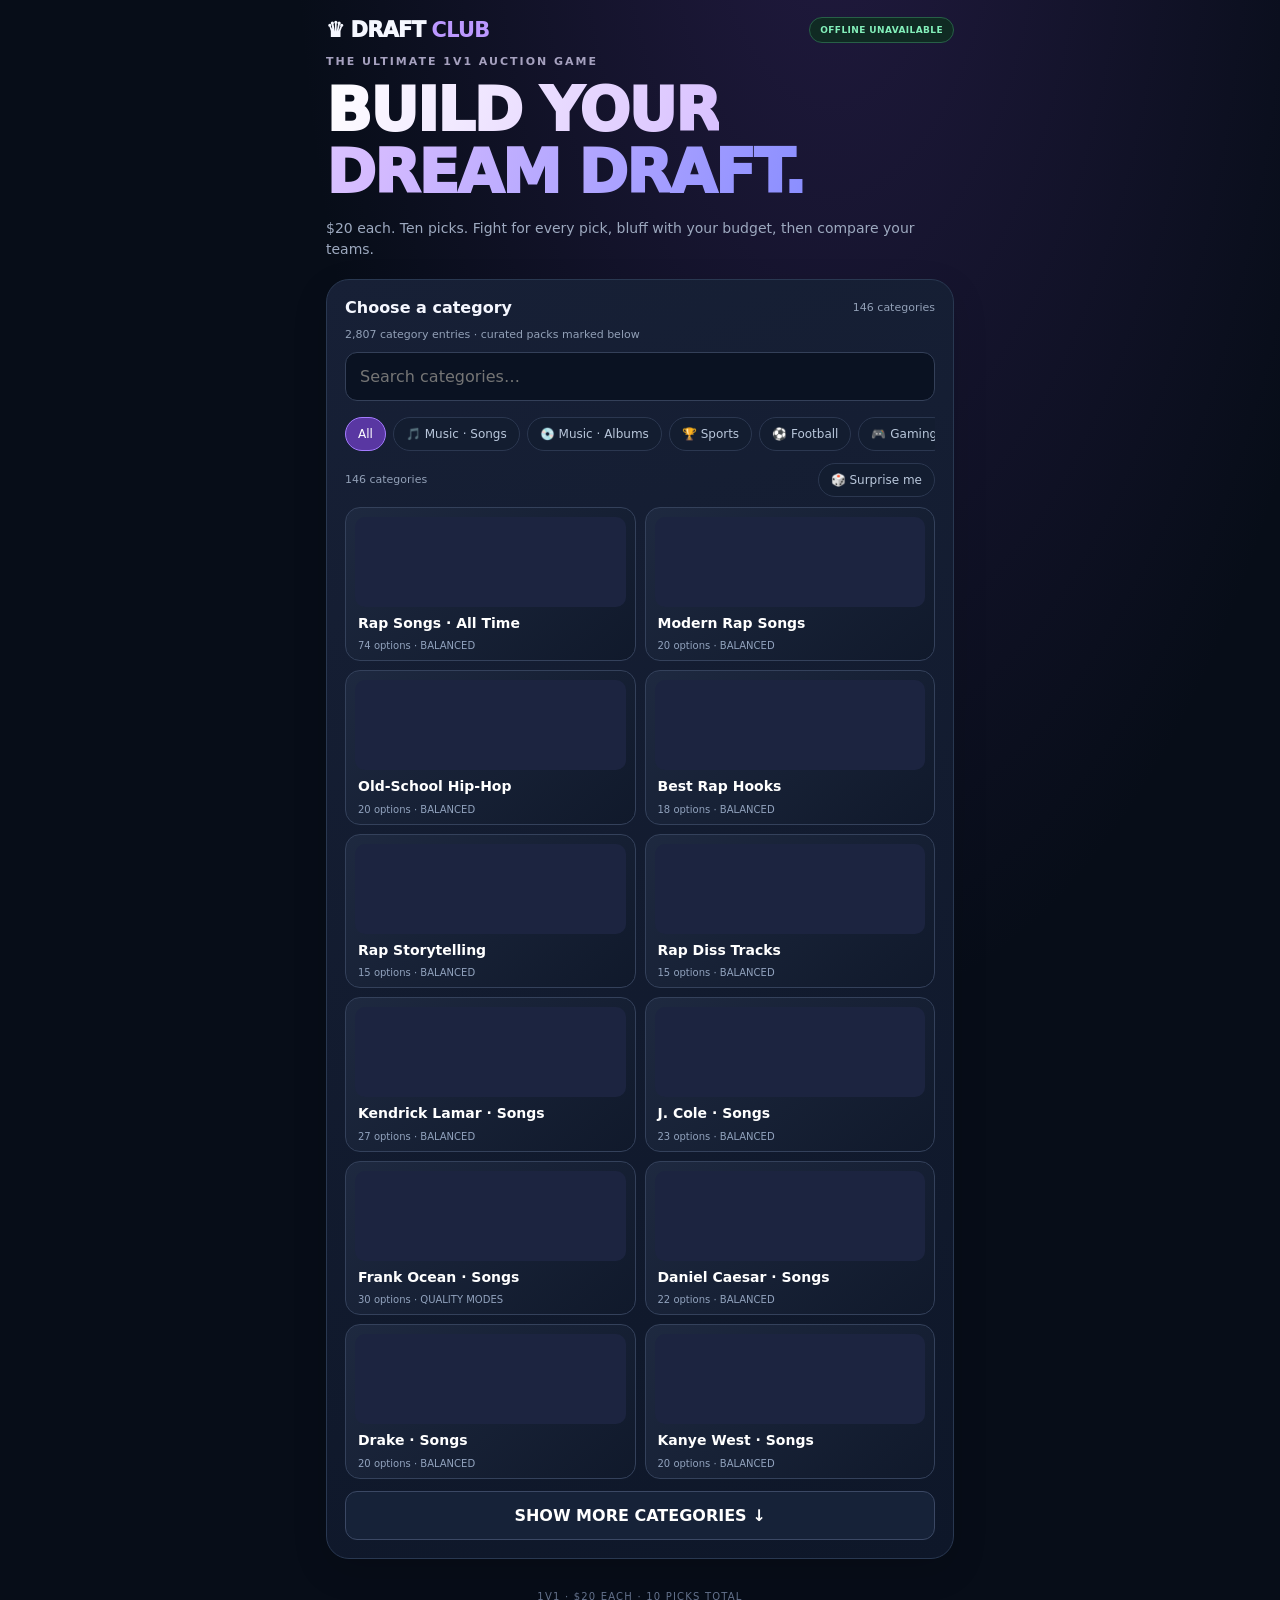
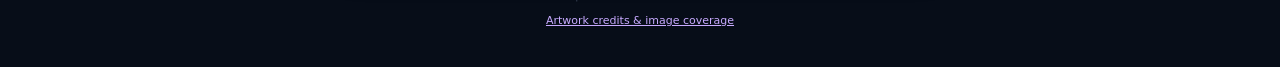
==== index.html @ d863d76a "Add files via upload" ====
<!DOCTYPE html><html lang="en"><head><meta charset="utf-8"><meta name="viewport" content="width=device-width,initial-scale=1,viewport-fit=cover"><meta name="theme-color" content="#070d18"><title>Draft Club · 1v1 Auction</title><link rel="stylesheet" href="./styles.css"><link rel="manifest" href="manifest.webmanifest"><link rel="apple-touch-icon" href="icon-192.png"></head><body><div class="app"><header class="top"><div class="brand">♛ DRAFT <b>CLUB</b></div><div class="tag" id="offline-status" role="status">CHECKING OFFLINE</div></header><main id="view"><p class="notice">Loading Draft Club…</p></main><footer>1V1 · $20 EACH · 10 PICKS TOTAL<br><a href="./artwork-credits.html">Artwork credits &amp; image coverage</a></footer></div><noscript><p class="notice">Draft Club needs JavaScript. Open this site in Safari with JavaScript enabled.</p></noscript><script src="./startup.js"></script><script src="./data.js" defer></script><script src="./content.js" defer></script><script src="./packs.js" defer></script><script src="./engine.js" defer></script><script src="./image-manifest.js" defer></script><script src="./artwork.js" defer></script><script src="./app.js" defer></script><script src="./pwa.js" defer></script></body></html>
---- styles.css ----
:root{color-scheme:dark;font-family:system-ui,-apple-system,Segoe UI,sans-serif;background:#070d18;color:#f5f7ff}*{box-sizing:border-box}body{margin:0;background:radial-gradient(ellipse at 65% -12%,#462c776b,transparent 46%),#070d18;min-height:100vh}button,input{font:inherit}button{cursor:pointer}button:disabled{opacity:.35;cursor:not-allowed}button:focus-visible,input:focus-visible{outline:3px solid #ad9bff}.app{max-width:660px;margin:auto;padding:18px 16px 90px}.top{display:flex;align-items:center;justify-content:space-between;padding:7px 0 18px}.brand{font-weight:1000;font-size:21px;letter-spacing:-.8px}.brand b{color:#bc98ff}.tag{font-size:10px;font-weight:900;letter-spacing:1px;color:#83efba;border:1px solid #276047;background:#102a23;padding:7px 10px;border-radius:30px}.eyebrow{font-size:11px;font-weight:900;letter-spacing:2px;color:#a6a1bf;text-transform:uppercase}.headline{font-size:clamp(36px,9vw,60px);letter-spacing:-2px;font-weight:1000;line-height:1.03;margin:12px 0}.grad{background:linear-gradient(110deg,#fff,#d5bbff,#8a8eff);background-clip:text;-webkit-background-clip:text;color:transparent}.muted{color:#9da9bf;font-size:14px;line-height:1.55}.panel,.hero,.resultCard{background:linear-gradient(160deg,#172036,#0e1729);border:1px solid #293851;border-radius:23px;padding:18px;margin-top:18px;box-shadow:0 12px 35px #0002}.row{display:flex;align-items:center;justify-content:space-between;gap:10px}.sub{color:#92a0b7;font-size:11px}.search,.name{width:100%;padding:14px;background:#0a1222;color:#fff;border:1px solid #344059;border-radius:12px}.filters{display:flex;gap:7px;overflow-x:auto;padding:16px 0 12px;scrollbar-width:none}.chip{flex:0 0 auto;background:#131d30;border:1px solid #2b3750;color:#b9c7db;border-radius:50px;padding:9px 12px;font-size:12px}.chip.active{background:#5937a2;color:white;border-color:#a47cff}.catgrid{display:grid;grid-template-columns:repeat(2,minmax(0,1fr));gap:9px}.cat{border:1px solid #34415b;background:linear-gradient(140deg,#1e2940,#10192b);border-radius:15px;text-align:left;padding:13px;min-height:114px;color:#fff;display:flex;flex-direction:column;gap:8px}.cat .emoji{font-size:24px}.cat strong{font-size:14px;line-height:1.25}.cat small{color:#91a2bd;font-size:10px}.primary{background:linear-gradient(120deg,#9556fa,#633be4);box-shadow:0 6px 25px #682ac846;color:#fff;border:0;border-radius:15px;width:100%;padding:17px;font-weight:900;margin-top:14px}.back{border:0;background:transparent;color:#bbc7df;font-weight:750;padding:8px 0}.grid2{display:grid;grid-template-columns:repeat(2,minmax(0,1fr));gap:10px}.mode{background:#101a2d;color:#dce5f7;border:1px solid #35425b;border-radius:16px;padding:16px 10px;text-align:left}.mode.active{border-color:#b58dfc;background:#382458}.mode strong{font-size:15px;display:block}.mode small{color:#a2adc3;display:block;margin-top:7px;line-height:1.4}.sectiontitle{font-size:14px;margin:20px 0 9px}.player{border:1px solid #303b55;background:#121b2e;padding:14px;border-radius:16px;min-height:110px;text-align:center}.player.on{background:linear-gradient(130deg,#123d34,#132d32);border:2px solid #38d99c}.pname{font-size:13px;font-weight:900;overflow-wrap:anywhere}.money{font-size:28px;font-weight:1000;margin:6px 0}.picks{color:#a0abc0;font-size:11px}.turnpill{margin-top:6px;color:#6df0b4;font-size:11px;font-weight:900}.hero{text-align:center;margin-top:15px;padding:20px 12px 16px}.art{width:146px;height:146px;border-radius:16px;box-shadow:0 15px 35px #0007;margin:12px auto 10px;display:block;object-fit:cover}.itemtitle{font-size:clamp(23px,7vw,34px);font-weight:950;line-height:1.14;overflow-wrap:anywhere}.artist{color:#b4c5d8;font-size:13px;margin-top:5px}.pricelabel{font-size:11px;letter-spacing:2px;color:#99a6bb;margin-top:14px;font-weight:850}.price{font-size:43px;font-weight:1000}.turn{font-size:17px;text-align:center;font-weight:950;margin:18px 0 12px}.raise{display:flex;justify-content:space-between;align-items:center;background:#141d30;border:1px solid #2e3b53;border-radius:14px;padding:9px 12px;margin-bottom:12px}.stepper{display:flex;align-items:center;gap:12px}.stepper button{color:#fff;font-size:23px;font-weight:850;width:43px;height:43px;background:#2a3854;border:1px solid #405574;border-radius:11px}.stepper output{font-size:19px;min-width:48px;text-align:center;font-weight:950}.action{border:0;height:100px;border-radius:17px;color:white;font-weight:1000;font-size:18px;display:flex;flex-direction:column;align-items:center;justify-content:center;gap:3px}.action small{font-size:11px;font-weight:650}.action .symbol{font-size:29px}.give{background:linear-gradient(160deg,#f14d63,#b91c43)}.bid{background:linear-gradient(160deg,#29d582,#078e60)}.footnote{font-size:12px;color:#9aabc5;line-height:1.5}.notice{background:#152b30;border:1px solid #265e56;color:#96f2cc;border-radius:12px;padding:11px;margin:13px 0;font-size:12px}.drafts{display:grid;grid-template-columns:repeat(2,minmax(0,1fr));gap:10px;margin-top:18px}.list{padding:11px;border:1px solid #2c3850;border-radius:14px;background:#10192b}.list h3{font-size:13px;overflow-wrap:anywhere}.pickitem{display:flex;align-items:center;gap:8px;padding:7px 0;border-top:1px solid #29344d;font-size:11px;overflow-wrap:anywhere}.miniart{width:37px;height:37px;border-radius:6px;flex:none}.pickitem small{color:#a7b0c0}.pictext{min-width:0;flex:1}.secondary{width:100%;padding:14px 8px;border:1px solid #3b4864;background:#162238;color:white;border-radius:12px;font-weight:850}.result{font-size:27px;font-weight:1000}.score{font-size:36px;font-weight:1000}.center{text-align:center}.tip{color:#b0bbd0;font-size:12px;line-height:1.6}footer{padding-top:32px;text-align:center;font-size:10px;color:#64728c;letter-spacing:1.2px}@media(max-width:370px){.app{padding:12px 10px 60px}.action{font-size:16px}.cat{min-height:120px}}
/* Mobile polish and accessibility; action columns never collapse. */
.app{padding-top:max(18px,env(safe-area-inset-top));padding-bottom:max(28px,env(safe-area-inset-bottom));}
button{touch-action:manipulation}input{font-size:16px}.quality{display:grid;grid-template-columns:repeat(3,minmax(0,1fr));gap:8px}.quality .mode strong{font-size:12px}.quality .mode small{font-size:11px}.player.on{box-shadow:0 0 0 3px #38d99c24}.action{min-height:88px;height:88px}.action:active,.primary:active{transform:scale(.98)}.hero{animation:reveal .22s ease-out}.art{width:132px;height:132px}.top{padding-bottom:12px}.headline{overflow-wrap:anywhere}.update{background:#30214d;color:white;border:1px solid #ad85ef;border-radius:12px;padding:12px;margin:12px 0;width:100%}.turn{color:#9cffd0}.tag{font-size:9px;letter-spacing:.4px}.picks{font-size:12px}.hero .eyebrow{font-size:10px}.list h3{line-height:1.4}#export{margin-top:12px;min-height:140px}.action small{font-size:12px}@keyframes reveal{from{opacity:.4;transform:translateY(6px)}to{opacity:1;transform:none}}@media(max-height:900px){.app{padding-top:10px}.player{min-height:86px;padding:9px}.money{font-size:24px;margin:3px 0}.hero{margin-top:10px;padding:12px}.art{height:100px;width:100px;margin:8px auto}.price{font-size:34px}.turn{margin:12px 0 9px}.pricelabel{margin-top:9px}.action{height:80px;min-height:80px}.raise{padding:6px 10px}}@media(prefers-reduced-motion:reduce){*,*::before,*::after{animation:none!important;transition:none!important;scroll-behavior:auto!important}}
a{color:#c8aaff}.sources{border:1px solid #35425b;padding:12px;border-radius:12px;font-size:13px;line-height:1.6}.sources summary{cursor:pointer}.sources a{display:inline-block;padding:6px 0}

/* Artwork release: local sprite atlases and credited Commons photos. */
.artwork{position:relative;overflow:hidden;isolation:isolate;background-color:#17213c;background-repeat:no-repeat;flex:none}.image-fill{position:absolute;inset:0;width:100%;height:100%;object-fit:cover}.category-art{display:block;width:100%;height:90px;border-radius:10px;background-repeat:no-repeat;background-color:#1c2440}.cat{padding:9px;gap:8px}.cat strong,.cat small{padding:0 3px}.image-credit{display:block;font-size:10px;color:#abb7ce;line-height:1.2;margin:-2px auto 7px;max-width:100%;text-decoration:none}.hero .art{margin-bottom:7px}footer a{display:inline-block;padding:12px;font-size:11px;letter-spacing:0}.miniart.artwork{display:block;min-width:37px}.sources a{overflow-wrap:anywhere}@media(max-height:900px){.hero .art{height:92px;width:92px}.hero{padding:10px}.image-credit{font-size:9px;margin-bottom:5px}}
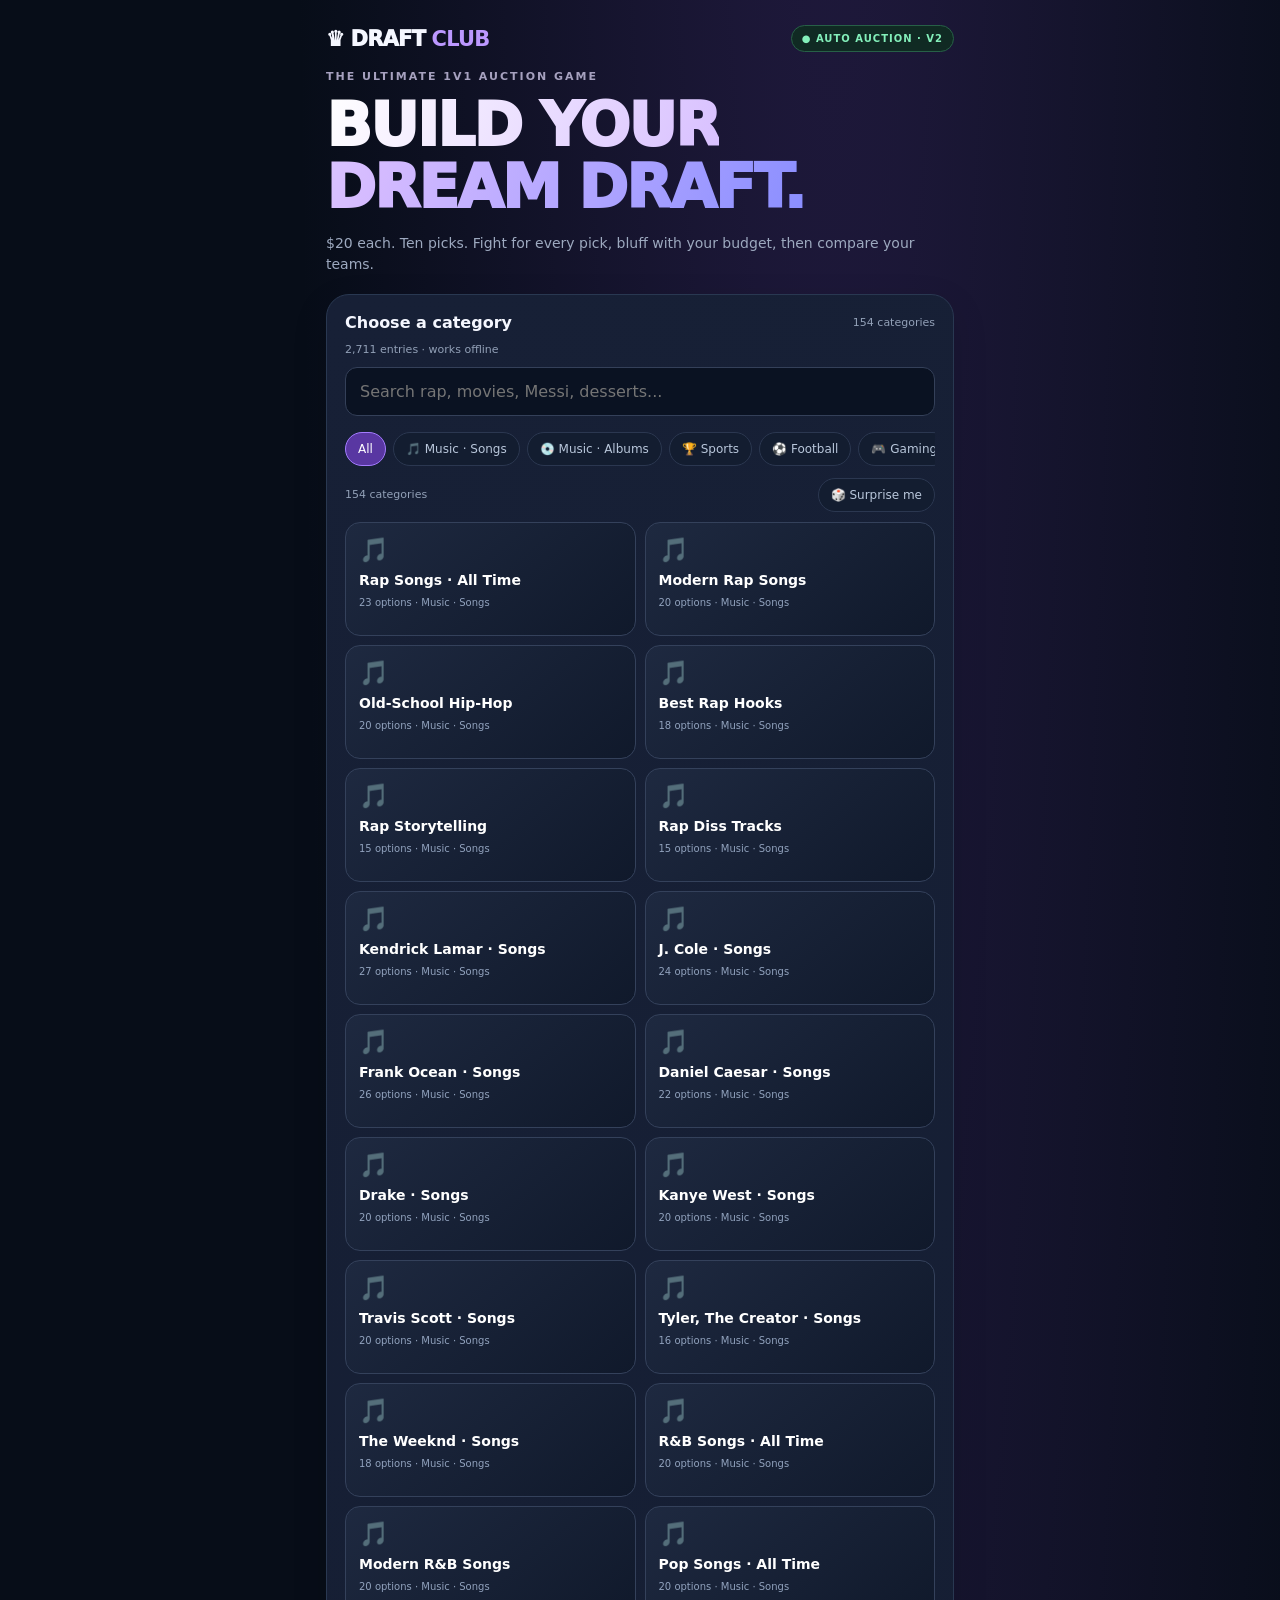
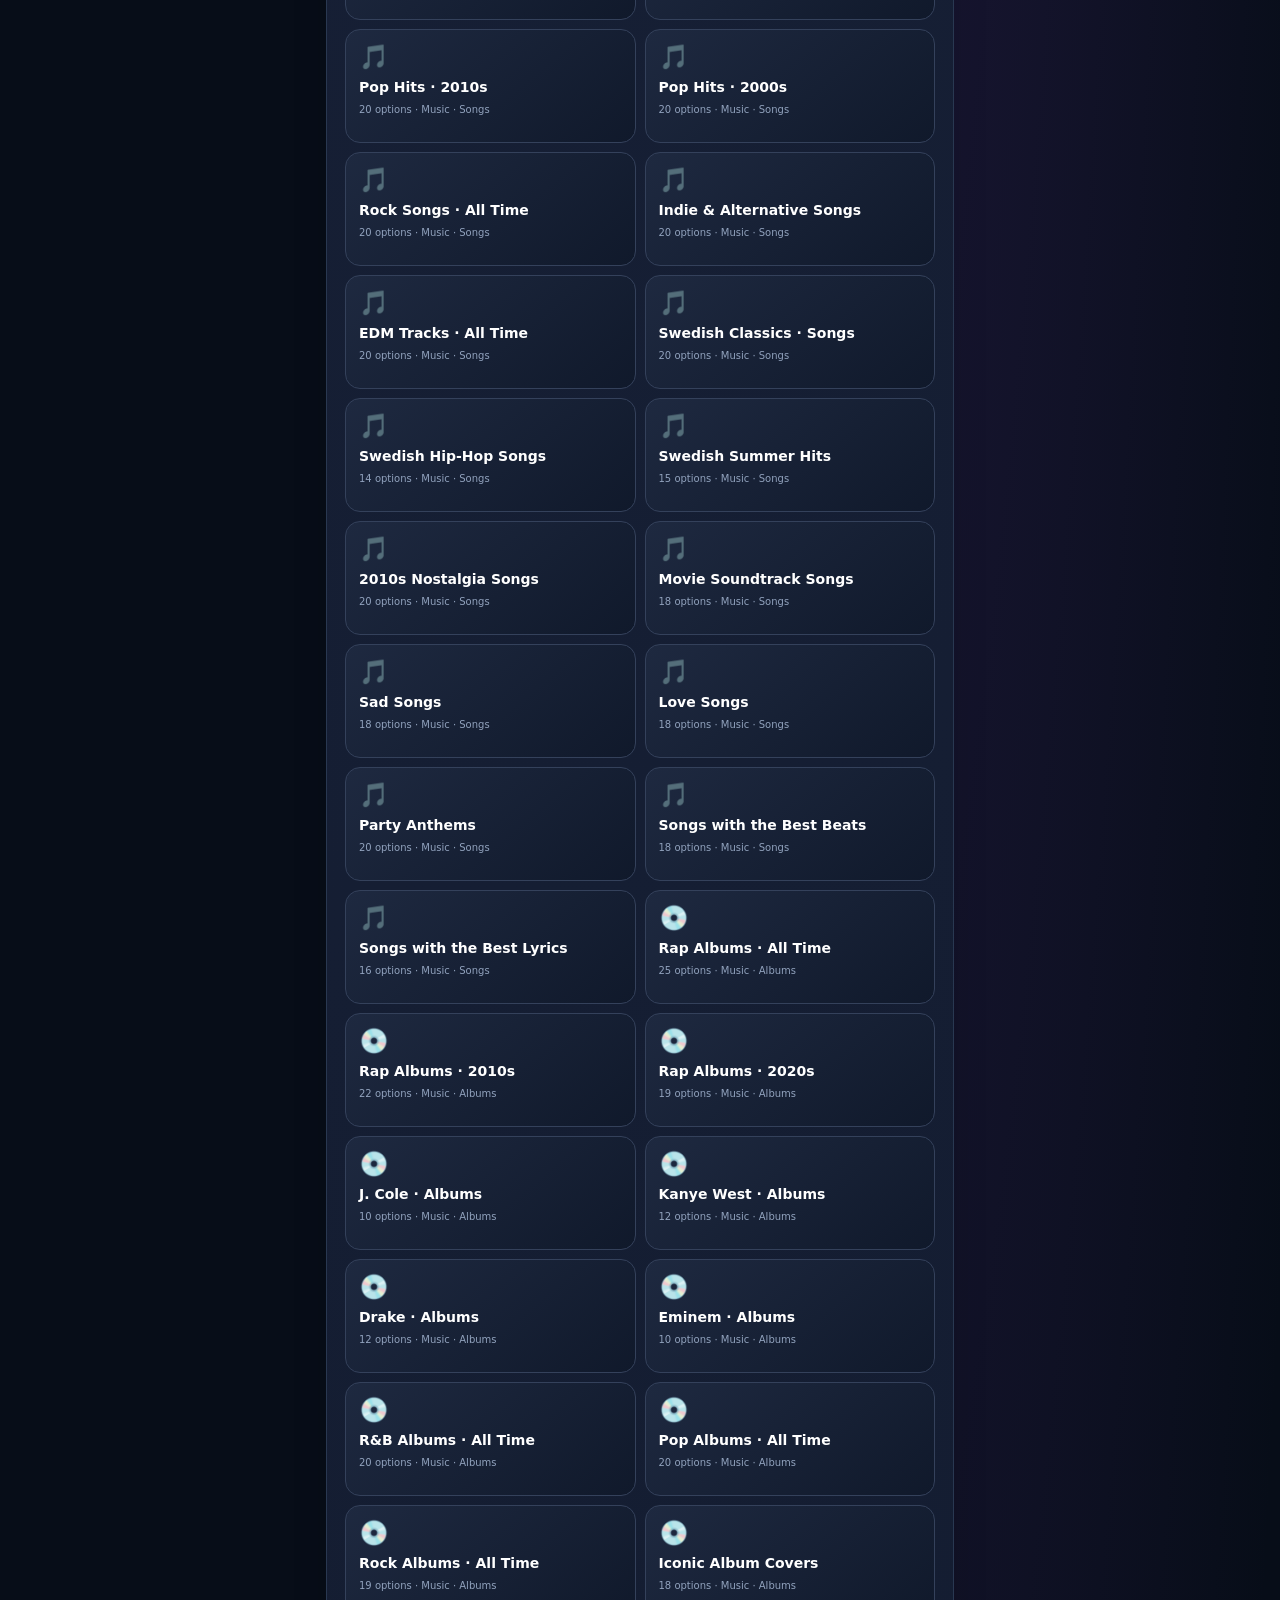
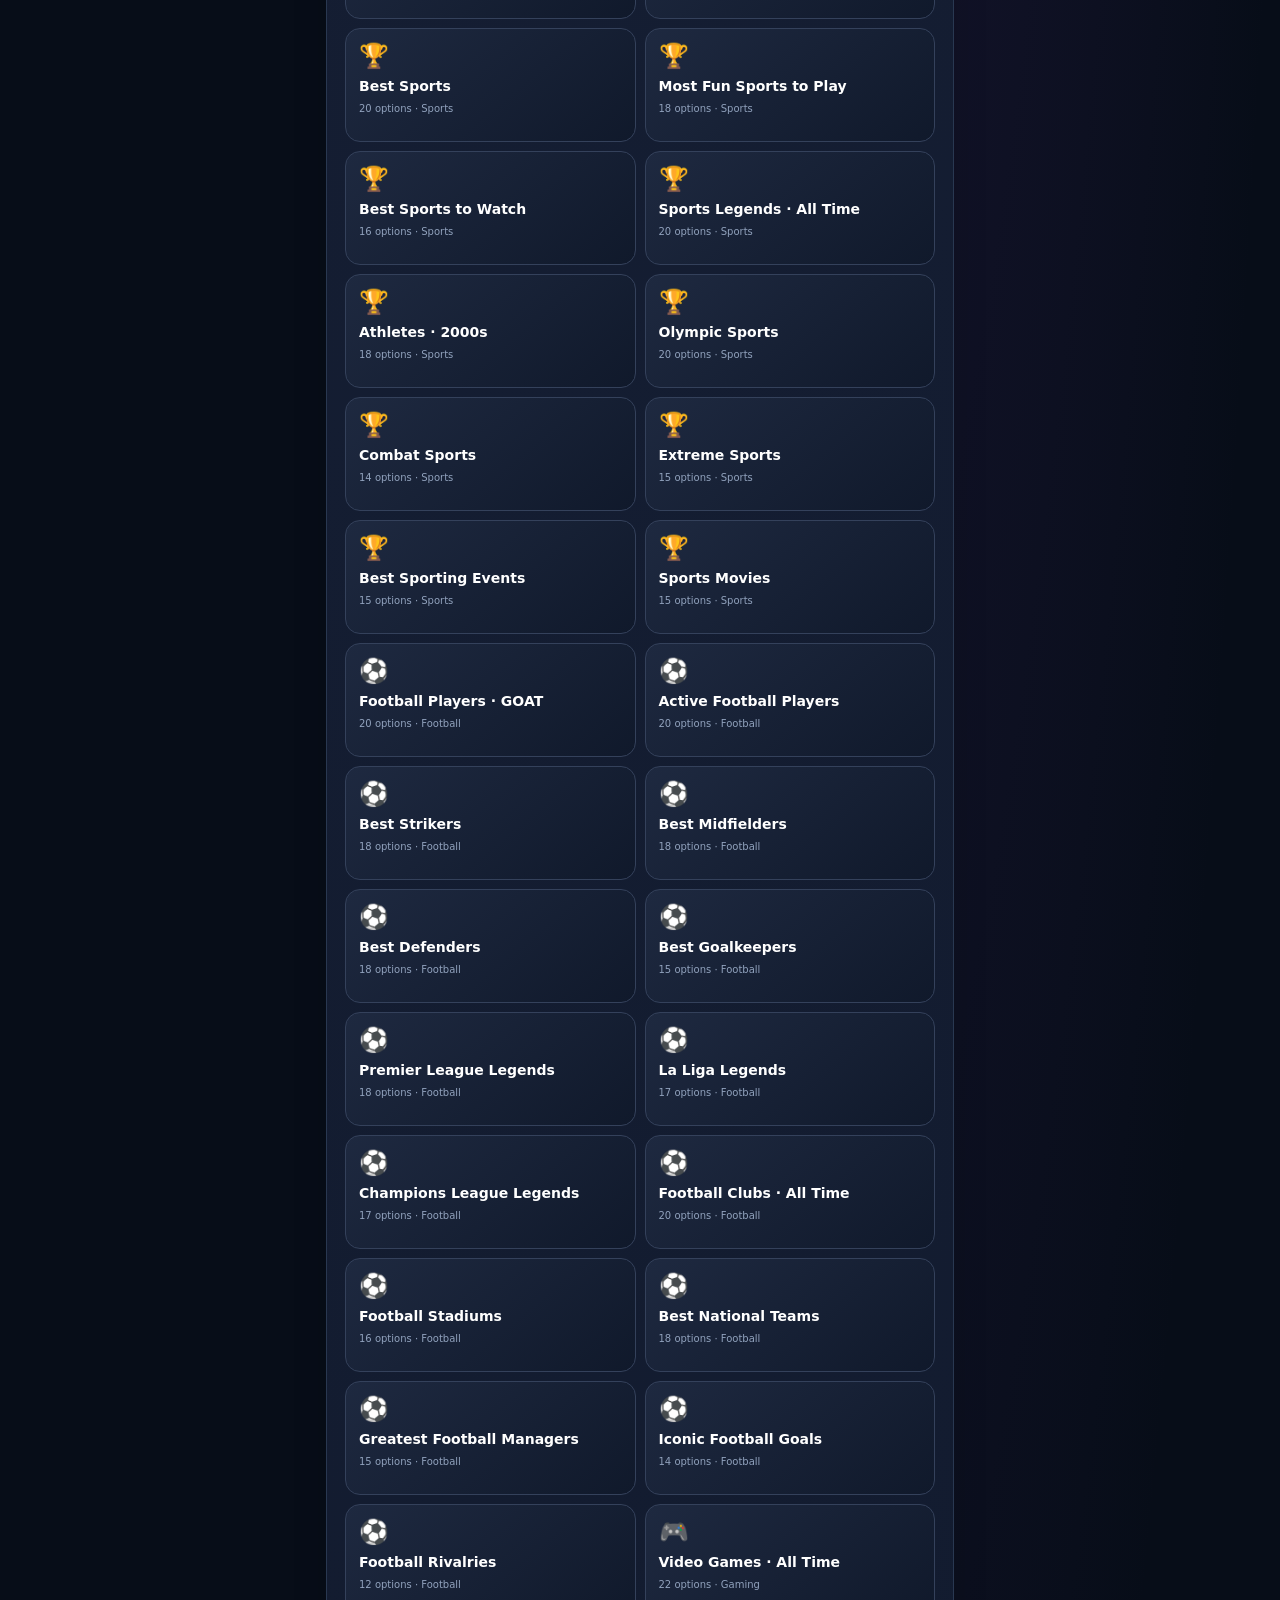
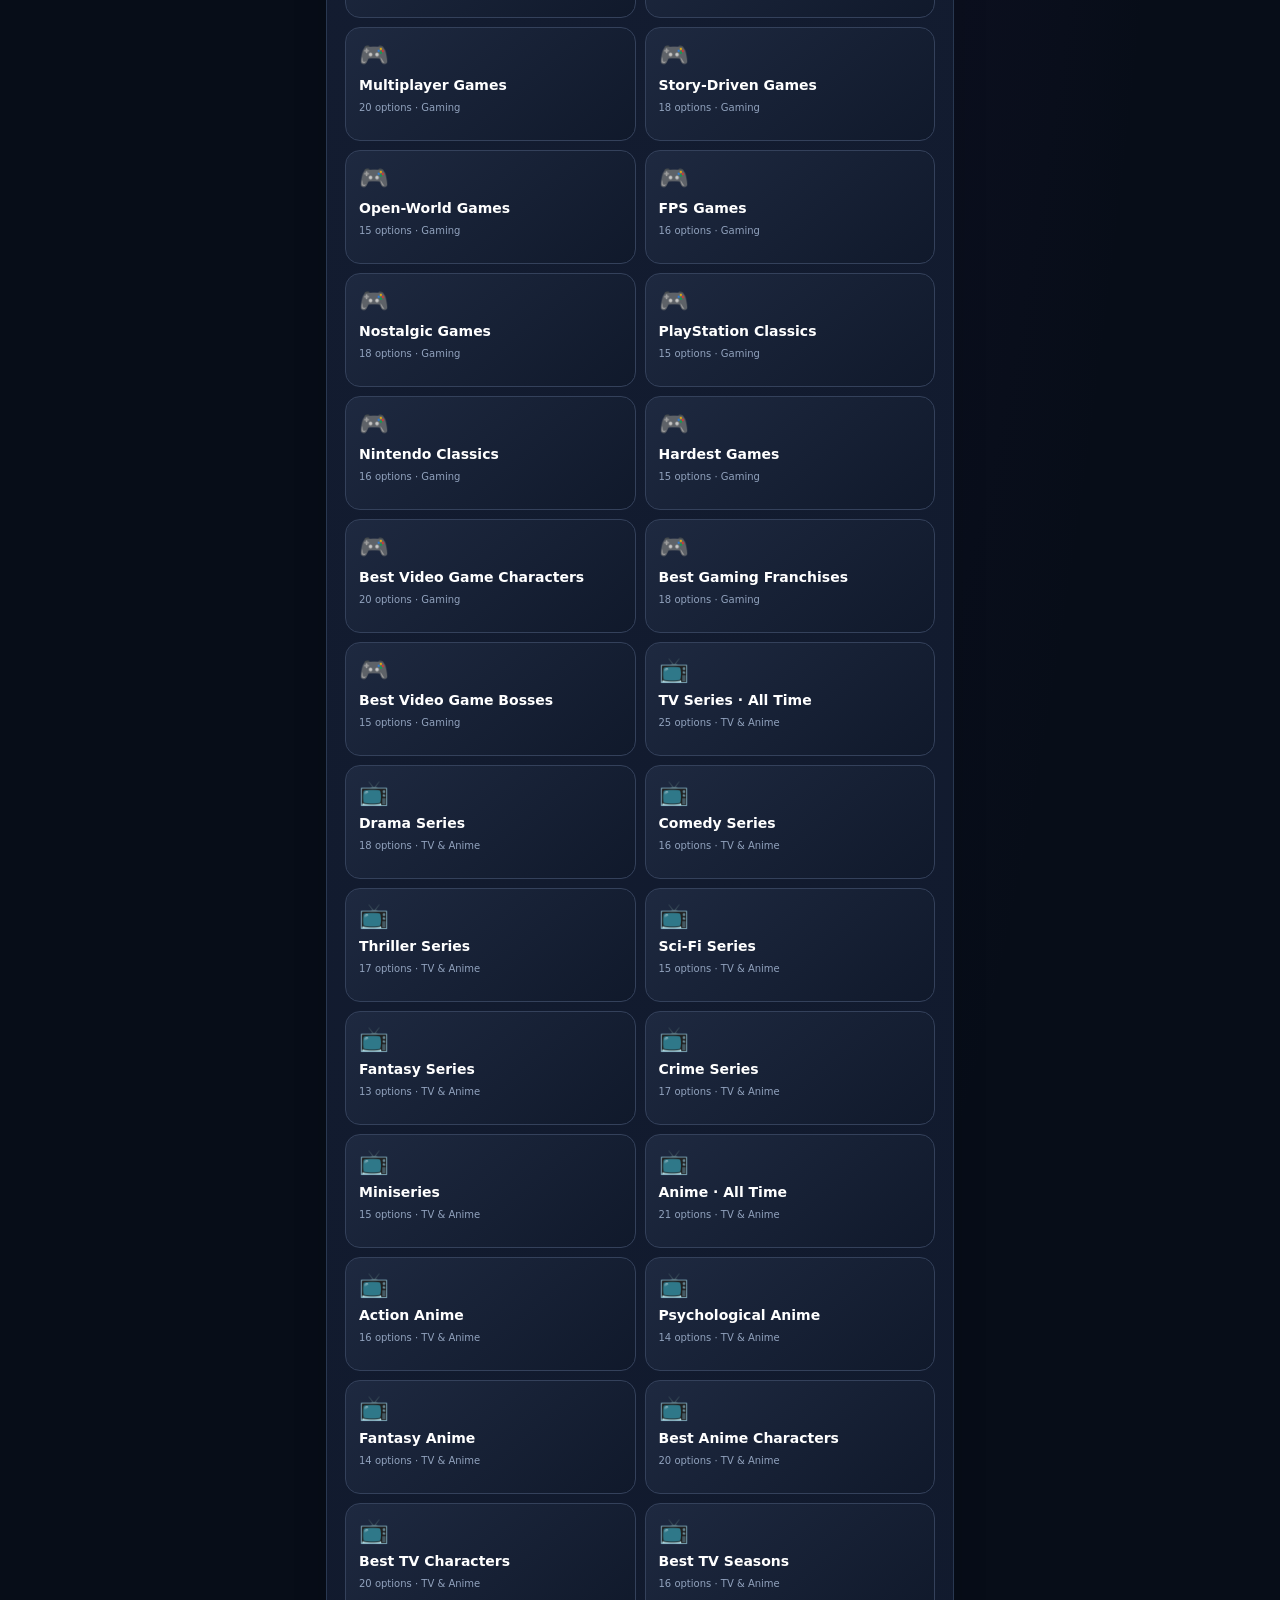
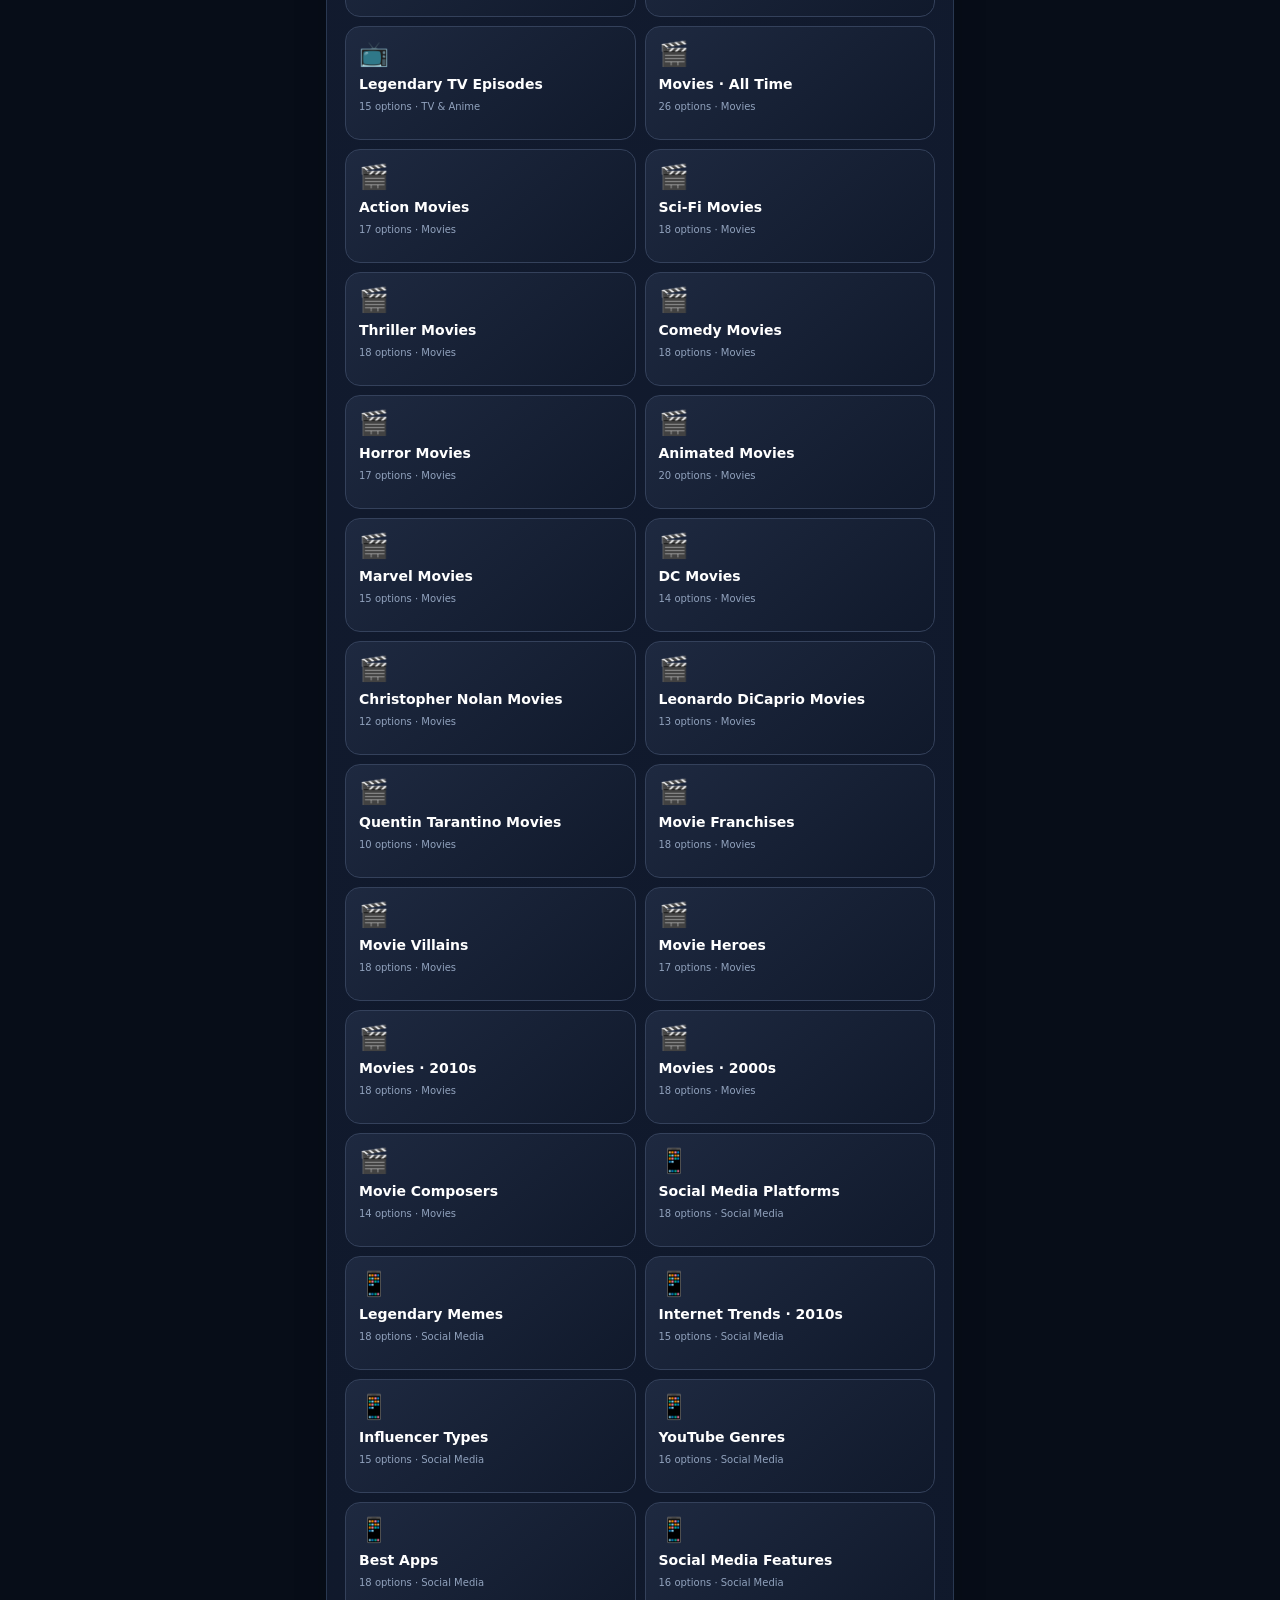
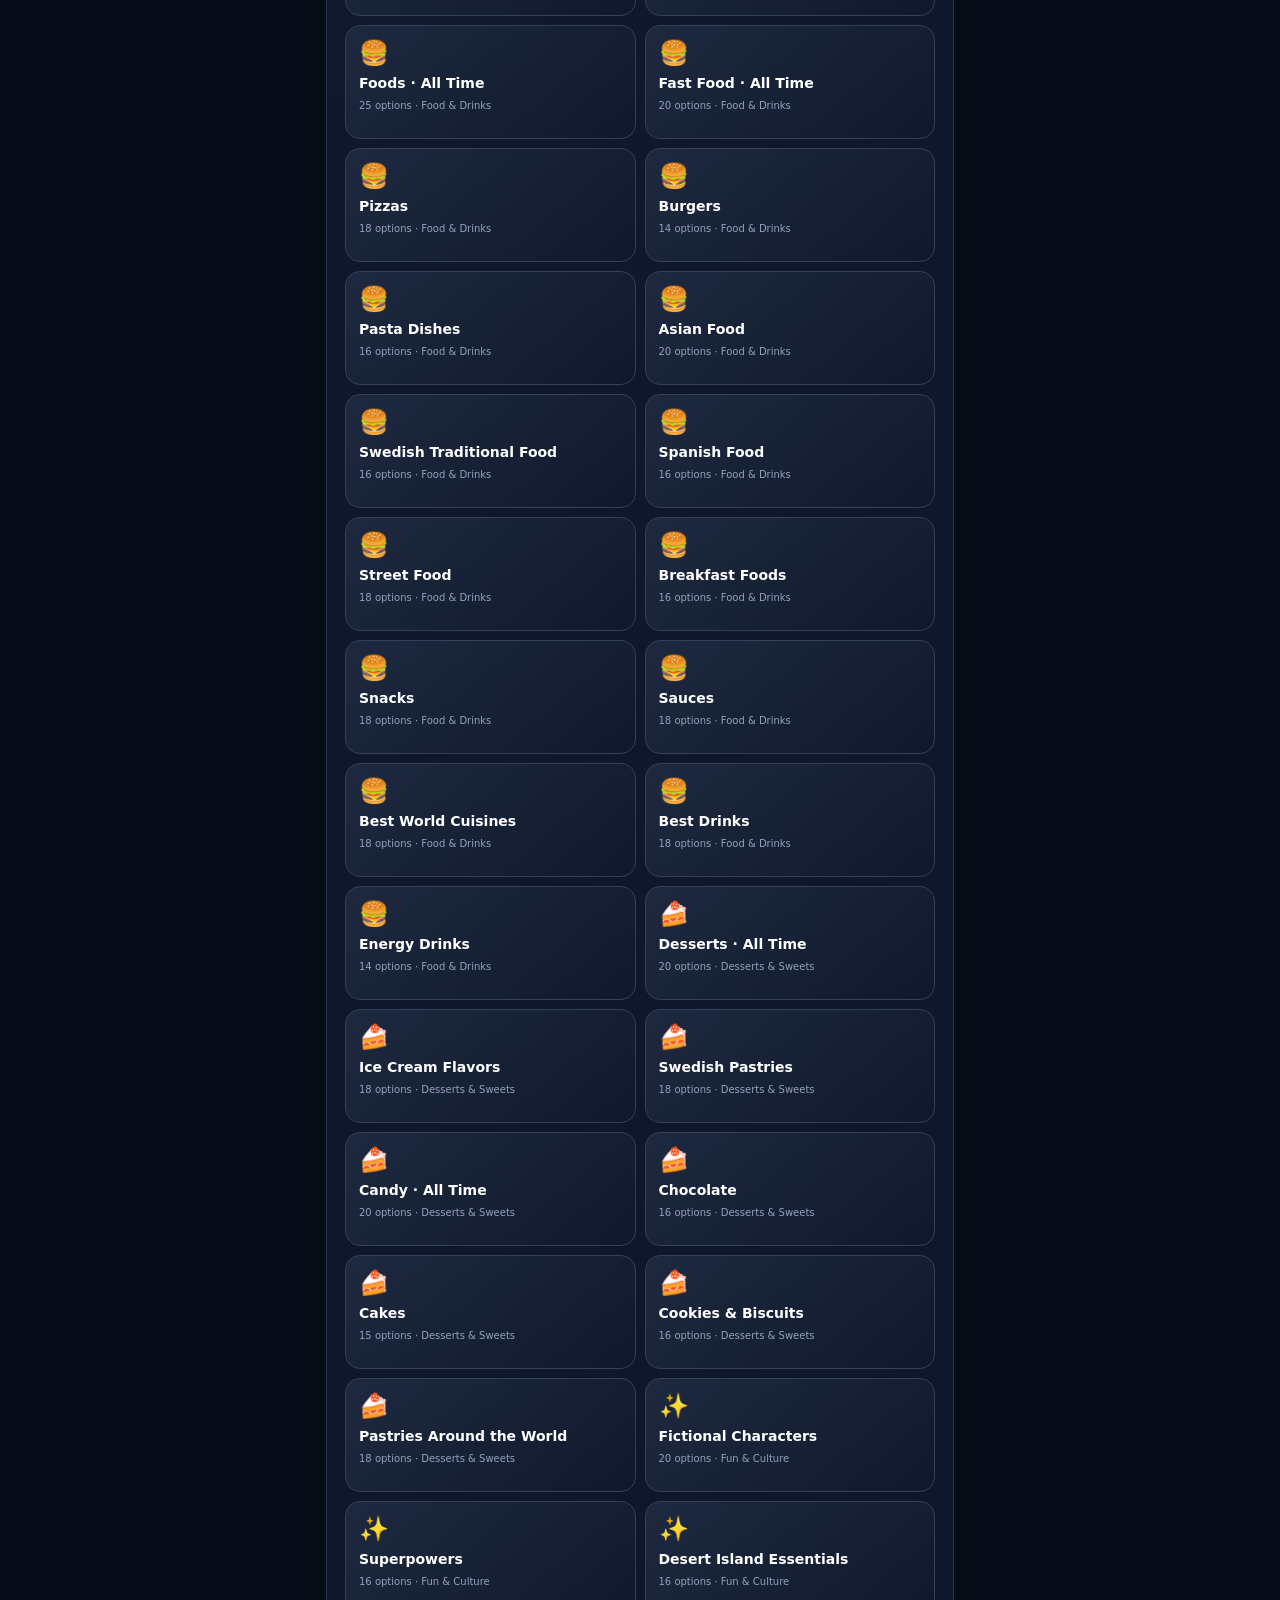
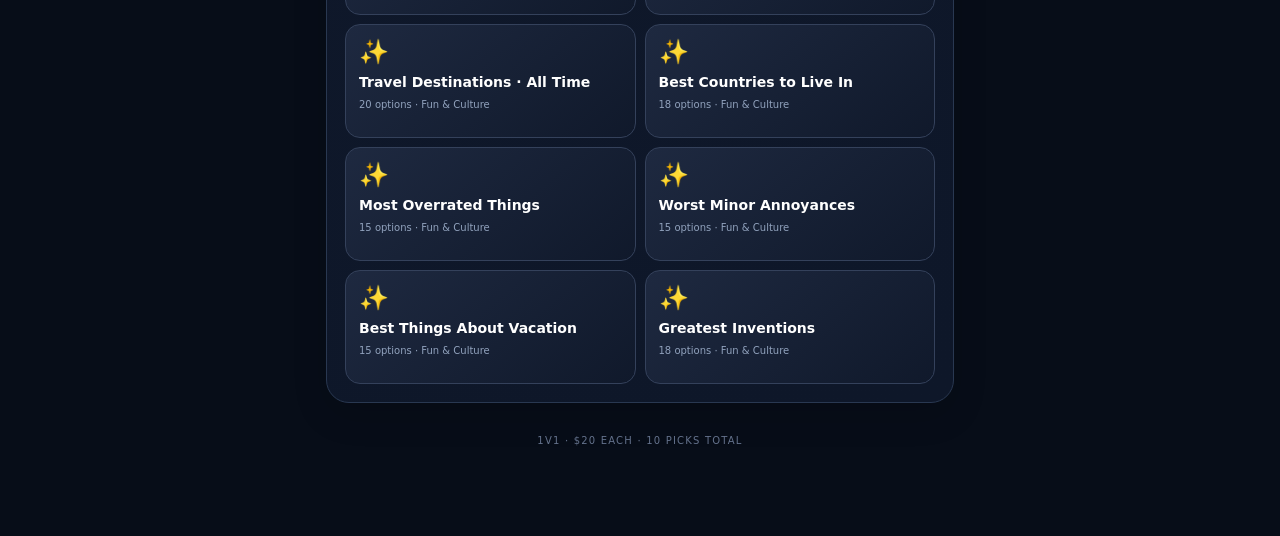
==== commit f0d7b714: "Add files via upload" ====
--- a/index.html
+++ b/index.html
@@ -1 +1,35 @@
-<!DOCTYPE html><html lang="en"><head><meta charset="utf-8"><meta name="viewport" content="width=device-width,initial-scale=1,viewport-fit=cover"><meta name="theme-color" content="#070d18"><title>Draft Club · 1v1 Auction</title><link rel="stylesheet" href="./styles.css"><link rel="manifest" href="manifest.webmanifest"><link rel="apple-touch-icon" href="icon-192.png"></head><body><div class="app"><header class="top"><div class="brand">♛ DRAFT <b>CLUB</b></div><div class="tag" id="offline-status" role="status">CHECKING OFFLINE</div></header><main id="view"><p class="notice">Loading Draft Club…</p></main><footer>1V1 · $20 EACH · 10 PICKS TOTAL<br><a href="./artwork-credits.html">Artwork credits &amp; image coverage</a></footer></div><noscript><p class="notice">Draft Club needs JavaScript. Open this site in Safari with JavaScript enabled.</p></noscript><script src="./startup.js"></script><script src="./data.js" defer></script><script src="./content.js" defer></script><script src="./packs.js" defer></script><script src="./engine.js" defer></script><script src="./image-manifest.js" defer></script><script src="./artwork.js" defer></script><script src="./app.js" defer></script><script src="./pwa.js" defer></script></body></html>+<!DOCTYPE html><html lang="en"><head><meta charset="utf-8"><meta name="viewport" content="width=device-width,initial-scale=1,viewport-fit=cover"><meta name="theme-color" content="#070d18"><title>Draft Club · Offline</title><style>
+:root{color-scheme:dark;font-family:system-ui,-apple-system,Segoe UI,sans-serif;background:#070d18;color:#f5f7ff}*{box-sizing:border-box}body{margin:0;background:radial-gradient(ellipse at 65% -12%,#462c776b,transparent 46%),#070d18;min-height:100vh}button,input{font:inherit}button{cursor:pointer}button:disabled{opacity:.35;cursor:not-allowed}button:focus-visible,input:focus-visible{outline:3px solid #ad9bff}.app{max-width:660px;margin:auto;padding:18px 16px 90px}.top{display:flex;align-items:center;justify-content:space-between;padding:7px 0 18px}.brand{font-weight:1000;font-size:21px;letter-spacing:-.8px}.brand b{color:#bc98ff}.tag{font-size:10px;font-weight:900;letter-spacing:1px;color:#83efba;border:1px solid #276047;background:#102a23;padding:7px 10px;border-radius:30px}.eyebrow{font-size:11px;font-weight:900;letter-spacing:2px;color:#a6a1bf;text-transform:uppercase}.headline{font-size:clamp(36px,9vw,60px);letter-spacing:-2px;font-weight:1000;line-height:1.03;margin:12px 0}.grad{background:linear-gradient(110deg,#fff,#d5bbff,#8a8eff);background-clip:text;-webkit-background-clip:text;color:transparent}.muted{color:#9da9bf;font-size:14px;line-height:1.55}.panel,.hero,.resultCard{background:linear-gradient(160deg,#172036,#0e1729);border:1px solid #293851;border-radius:23px;padding:18px;margin-top:18px;box-shadow:0 12px 35px #0002}.row{display:flex;align-items:center;justify-content:space-between;gap:10px}.sub{color:#92a0b7;font-size:11px}.search,.name{width:100%;padding:14px;background:#0a1222;color:#fff;border:1px solid #344059;border-radius:12px}.filters{display:flex;gap:7px;overflow-x:auto;padding:16px 0 12px;scrollbar-width:none}.chip{flex:0 0 auto;background:#131d30;border:1px solid #2b3750;color:#b9c7db;border-radius:50px;padding:9px 12px;font-size:12px}.chip.active{background:#5937a2;color:white;border-color:#a47cff}.catgrid{display:grid;grid-template-columns:repeat(2,minmax(0,1fr));gap:9px}.cat{border:1px solid #34415b;background:linear-gradient(140deg,#1e2940,#10192b);border-radius:15px;text-align:left;padding:13px;min-height:114px;color:#fff;display:flex;flex-direction:column;gap:8px}.cat .emoji{font-size:24px}.cat strong{font-size:14px;line-height:1.25}.cat small{color:#91a2bd;font-size:10px}.primary{background:linear-gradient(120deg,#9556fa,#633be4);box-shadow:0 6px 25px #682ac846;color:#fff;border:0;border-radius:15px;width:100%;padding:17px;font-weight:900;margin-top:14px}.back{border:0;background:transparent;color:#bbc7df;font-weight:750;padding:8px 0}.grid2{display:grid;grid-template-columns:repeat(2,minmax(0,1fr));gap:10px}.mode{background:#101a2d;color:#dce5f7;border:1px solid #35425b;border-radius:16px;padding:16px 10px;text-align:left}.mode.active{border-color:#b58dfc;background:#382458}.mode strong{font-size:15px;display:block}.mode small{color:#a2adc3;display:block;margin-top:7px;line-height:1.4}.sectiontitle{font-size:14px;margin:20px 0 9px}.player{border:1px solid #303b55;background:#121b2e;padding:14px;border-radius:16px;min-height:110px;text-align:center}.player.on{background:linear-gradient(130deg,#123d34,#132d32);border:2px solid #38d99c}.pname{font-size:13px;font-weight:900;overflow-wrap:anywhere}.money{font-size:28px;font-weight:1000;margin:6px 0}.picks{color:#a0abc0;font-size:11px}.turnpill{margin-top:6px;color:#6df0b4;font-size:11px;font-weight:900}.hero{text-align:center;margin-top:15px;padding:20px 12px 16px}.art{width:146px;height:146px;border-radius:16px;box-shadow:0 15px 35px #0007;margin:12px auto 10px;display:block;object-fit:cover}.itemtitle{font-size:clamp(23px,7vw,34px);font-weight:950;line-height:1.14;overflow-wrap:anywhere}.artist{color:#b4c5d8;font-size:13px;margin-top:5px}.pricelabel{font-size:11px;letter-spacing:2px;color:#99a6bb;margin-top:14px;font-weight:850}.price{font-size:43px;font-weight:1000}.turn{font-size:17px;text-align:center;font-weight:950;margin:18px 0 12px}.raise{display:flex;justify-content:space-between;align-items:center;background:#141d30;border:1px solid #2e3b53;border-radius:14px;padding:9px 12px;margin-bottom:12px}.stepper{display:flex;align-items:center;gap:12px}.stepper button{color:#fff;font-size:23px;font-weight:850;width:43px;height:43px;background:#2a3854;border:1px solid #405574;border-radius:11px}.stepper output{font-size:19px;min-width:48px;text-align:center;font-weight:950}.action{border:0;height:100px;border-radius:17px;color:white;font-weight:1000;font-size:18px;display:flex;flex-direction:column;align-items:center;justify-content:center;gap:3px}.action small{font-size:11px;font-weight:650}.action .symbol{font-size:29px}.give{background:linear-gradient(160deg,#f14d63,#b91c43)}.bid{background:linear-gradient(160deg,#29d582,#078e60)}.footnote{font-size:12px;color:#9aabc5;line-height:1.5}.notice{background:#152b30;border:1px solid #265e56;color:#96f2cc;border-radius:12px;padding:11px;margin:13px 0;font-size:12px}.drafts{display:grid;grid-template-columns:repeat(2,minmax(0,1fr));gap:10px;margin-top:18px}.list{padding:11px;border:1px solid #2c3850;border-radius:14px;background:#10192b}.list h3{font-size:13px;overflow-wrap:anywhere}.pickitem{display:flex;align-items:center;gap:8px;padding:7px 0;border-top:1px solid #29344d;font-size:11px;overflow-wrap:anywhere}.miniart{width:37px;height:37px;border-radius:6px;flex:none}.pickitem small{color:#a7b0c0}.pictext{min-width:0;flex:1}.secondary{width:100%;padding:14px 8px;border:1px solid #3b4864;background:#162238;color:white;border-radius:12px;font-weight:850}.result{font-size:27px;font-weight:1000}.score{font-size:36px;font-weight:1000}.center{text-align:center}.tip{color:#b0bbd0;font-size:12px;line-height:1.6}footer{padding-top:32px;text-align:center;font-size:10px;color:#64728c;letter-spacing:1.2px}@media(max-width:370px){.app{padding:12px 10px 60px}.action{font-size:16px}.cat{min-height:120px}}
+</style></head><body><div class="app"><header class="top"><div class="brand">♛ DRAFT <b>CLUB</b></div><div class="tag">● AUTO AUCTION · V2</div></header><main id="view"><section class="panel" style="margin-top:35px;padding:24px"><h1 style="font-size:26px">This preview cannot run the game</h1><p class="muted">The HTML viewer you opened does not appear to execute JavaScript. The draft requires a browser or HTML viewer with JavaScript enabled. Open this file in a browser-capable HTML app, rather than the iPhone Files or ChatGPT preview.</p><p class="muted">The full game and category database are included inside this file. No internet connection is needed once it is opened in a compatible app.</p></section></main><footer>1V1 · $20 EACH · 10 PICKS TOTAL</footer></div><script>
+const DATA=[{"group":"Music · Songs","name":"Rap Songs · All Time","items":["Lose Yourself","Stan","NY State of Mind","Juicy","Shook Ones Pt. II","C.R.E.A.M.","Alright","Money Trees","Sing About Me, I’m Dying of Thirst","Runaway","POWER","SICKO MODE","90210","No Role Modelz","The Story of O.J.","HUMBLE.","m.A.A.d city","Ms. Jackson","California Love","Still D.R.E.","Nuthin’ but a G Thang","Family Business","Devil in a New Dress"]},{"group":"Music · Songs","name":"Modern Rap Songs","items":["FE!N","Not Like Us","Like That","Family Ties","Praise The Lord (Da Shine)","goosebumps","SICKO MODE","Surround Sound","Rich Spirit","No Role Modelz","Middle Child","First Person Shooter","Jimmy Cooks","90210","Off The Grid","CARNIVAL","redrum","A Lot","Bank Account","Hotline Bling"]},{"group":"Music · Songs","name":"Old-School Hip-Hop","items":["Juicy","Big Poppa","Hypnotize","California Love","Changes","Dear Mama","Hit ’Em Up","N.Y. State of Mind","The World Is Yours","C.R.E.A.M.","Protect Ya Neck","Shook Ones Pt. II","It Was a Good Day","Straight Outta Compton","Gin and Juice","Still D.R.E.","Forgot About Dre","Ruff Ryders’ Anthem","Ms. Jackson","B.O.B."]},{"group":"Music · Songs","name":"Best Rap Hooks","items":["No Role Modelz","The Real Slim Shady","Without Me","In Da Club","Gold Digger","Stronger","SICKO MODE","HUMBLE.","Hotline Bling","God’s Plan","Mask Off","Goosebumps","The Box","XO TOUR Llif3","Bad and Boujee","Congratulations","Super Bass","Empire State of Mind"]},{"group":"Music · Songs","name":"Rap Storytelling","items":["Stan","Sing About Me, I’m Dying of Thirst","DUCKWORTH.","Brenda’s Got a Baby","Dance with the Devil","4 Your Eyez Only","Wet Dreamz","How Much a Dollar Cost","The Art of Peer Pressure","You Never Know","Keisha’s Song (Her Pain)","The Story of O.J.","Rewind","Mockingbird","Children’s Story"]},{"group":"Music · Songs","name":"Rap Diss Tracks","items":["Not Like Us","euphoria","Meet the Grahams","Hit ’Em Up","Ether","Takeover","The Story of Adidon","No Vaseline","Back to Back","Killshot","The Warning","Real Muthaphuckkin G’s","Like That","Family Matters","6:16 in LA"]},{"group":"Music · Songs","name":"Kendrick Lamar · Songs","items":["Money Trees","Sing About Me, I’m Dying of Thirst","m.A.A.d city","Swimming Pools (Drank)","Bitch, Don’t Kill My Vibe","The Art of Peer Pressure","Alright","King Kunta","The Blacker the Berry","Wesley’s Theory","i","u","DNA.","HUMBLE.","PRIDE.","FEAR.","DUCKWORTH.","ELEMENT.","Count Me Out","N95","Father Time","Mother I Sober","Not Like Us","euphoria","tv off","luther","squabble up"]},{"group":"Music · Songs","name":"J. Cole · Songs","items":["No Role Modelz","Love Yourz","Wet Dreamz","Apparently","G.O.M.D.","January 28th","03’ Adolescence","Fire Squad","A Tale of 2 Citiez","4 Your Eyez Only","Change","Neighbors","Deja Vu","Middle Child","a lot","Kevin’s Heart","ATM","The Climb Back","my life","amari","p r i d e . i s . t h e . d e v i l","Crooked Smile","Power Trip","Work Out"]},{"group":"Music · Songs","name":"Frank Ocean · Songs","items":["Nights","Pink + White","Self Control","White Ferrari","Ivy","Solo","Godspeed","Seigfried","Skyline To","Nikes","Close to You","Chanel","Biking","Provider","DHL","In My Room","Pyramids","Thinkin Bout You","Lost","Super Rich Kids","Sweet Life","Novacane","Swim Good","Bad Religion","Pilot Jones","American Wedding"]},{"group":"Music · Songs","name":"Daniel Caesar · Songs","items":["Best Part","Get You","Japanese Denim","Always","Superposition","Cyanide","Freudian","Blessed","We Find Love","Transform","Streetcar","Who Hurt You?","Hold Me Down","Loose","Neu Roses (Transgressor’s Song)","Entropy","Please Do Not Lean","Let Me Go","Valentina","Toronto 2014","Violet","Do You Like Me?"]},{"group":"Music · Songs","name":"Drake · Songs","items":["Marvins Room","Headlines","Take Care","Hold On, We’re Going Home","Started From the Bottom","Worst Behavior","Energy","Know Yourself","Hotline Bling","One Dance","Passionfruit","God’s Plan","Nice for What","Nonstop","Laugh Now Cry Later","Chicago Freestyle","Jungle","Feel No Ways","Tuscan Leather","Pound Cake / Paris Morton Music 2"]},{"group":"Music · Songs","name":"Kanye West · Songs","items":["Runaway","POWER","Devil in a New Dress","All of the Lights","Flashing Lights","Stronger","Good Life","Jesus Walks","Through the Wire","Family Business","Ultralight Beam","Father Stretch My Hands Pt. 1","Ghost Town","Bound 2","Black Skinhead","Heartless","Street Lights","Homecoming","Diamonds from Sierra Leone","Saint Pablo"]},{"group":"Music · Songs","name":"Travis Scott · Songs","items":["90210","SICKO MODE","goosebumps","STARGAZING","STOP TRYING TO BE GOD","ASTROTHUNDER","BUTTERFLY EFFECT","HIGHEST IN THE ROOM","MY EYES","FE!N","I KNOW ?","TELEKINESIS","MELTDOWN","Antidote","3500","Oh My Dis Side","Maria I’m Drunk","Nightcrawler","MAFIA","TIL FURTHER NOTICE"]},{"group":"Music · Songs","name":"Tyler, The Creator · Songs","items":["EARFQUAKE","NEW MAGIC WAND","GONE, GONE / THANK YOU","See You Again","WUSYANAME","SWEET / I THOUGHT YOU WANTED TO DANCE","IFHY","Yonkers","911 / Mr. Lonely","Boredom","Who Dat Boy","ARE WE STILL FRIENDS?","A BOY IS A GUN*","LUMBERJACK","DOGTOOTH","SORRY NOT SORRY"]},{"group":"Music · Songs","name":"The Weeknd · Songs","items":["Blinding Lights","Starboy","The Hills","Can’t Feel My Face","Save Your Tears","After Hours","Die For You","Call Out My Name","I Feel It Coming","Wicked Games","House of Balloons / Glass Table Girls","Often","Reminder","In Your Eyes","Out of Time","Less Than Zero","Heartless","Earned It"]},{"group":"Music · Songs","name":"R&B Songs · All Time","items":["Nights","Pink + White","Best Part","Get You","Japanese Denim","Thinkin Bout You","Snooze","Good Days","Kill Bill","Redbone","Adorn","Sure Thing","Cranes in the Sky","Ordinary People","No Scrubs","Dilemma","We Belong Together","Untitled (How Does It Feel)","Poison","Waterfalls"]},{"group":"Music · Songs","name":"Modern R&B Songs","items":["Snooze","Kill Bill","Good Days","Saturn","Best Part","Get You","Japanese Denim","Pink + White","Nights","Superposition","Cyanide","Heartbreak Anniversary","Leave The Door Open","Smokin Out The Window","Damage","Hrs and Hrs","Boo’d Up","Focus","Location","Talk"]},{"group":"Music · Songs","name":"Pop Songs · All Time","items":["Billie Jean","Thriller","Like a Prayer","Dancing Queen","I Wanna Dance with Somebody","Toxic","Bad Romance","Poker Face","Shake It Off","Rolling in the Deep","Someone Like You","Shape of You","Blinding Lights","Uptown Funk","Happy","Can’t Stop the Feeling!","Firework","Royals","Call Me Maybe","Viva la Vida"]},{"group":"Music · Songs","name":"Pop Hits · 2010s","items":["Somebody That I Used to Know","Rolling in the Deep","Royals","Get Lucky","Uptown Funk","Shape of You","Despacito","Havana","Closer","Cheap Thrills","Wake Me Up","Rather Be","Chandelier","Happy","Lean On","Starboy","Love Yourself","Sorry","Bad Guy","Shallow"]},{"group":"Music · Songs","name":"Pop Hits · 2000s","items":["Crazy in Love","Umbrella","Hey Ya!","Toxic","Hips Don’t Lie","Poker Face","Bad Romance","Viva la Vida","Mr. Brightside","In the End","Since U Been Gone","Apologize","Bleeding Love","Single Ladies","Yeah!","Low","I Gotta Feeling","Beautiful","Complicated","Clocks"]},{"group":"Music · Songs","name":"Rock Songs · All Time","items":["Bohemian Rhapsody","Stairway to Heaven","Hotel California","Smells Like Teen Spirit","Sweet Child O’ Mine","Back in Black","Thunderstruck","Highway to Hell","Enter Sandman","Paranoid","Wonderwall","Don’t Stop Believin’","Livin’ on a Prayer","Seven Nation Army","Mr. Brightside","Everlong","Dream On","Paint It Black","Comfortably Numb","Free Bird"]},{"group":"Music · Songs","name":"Indie & Alternative Songs","items":["505","Do I Wanna Know?","Fluorescent Adolescent","The Less I Know the Better","Let It Happen","Eventually","Sweater Weather","Somebody Else","Robbers","Riptide","Take Me Out","Mr. Brightside","Reptilia","Last Nite","Feel Good Inc.","Kids","Electric Feel","Pumped Up Kicks","Space Song","Chamber of Reflection"]},{"group":"Music · Songs","name":"EDM Tracks · All Time","items":["Levels","Wake Me Up","Animals","Titanium","Don’t You Worry Child","One (Your Name)","Greyhound","Clarity","Stay the Night","Lean On","Where Are Ü Now","Faded","Alone","Summer","Feel So Close","This Is What You Came For","Strobe","Scary Monsters and Nice Sprites","Turn Down for What","Secrets"]},{"group":"Music · Songs","name":"Swedish Classics · Songs","items":["Dancing Queen","Mamma Mia","The Winner Takes It All","Gimme! Gimme! Gimme!","Sommartider","När vi gräver guld i USA","Öppna landskap","Du är min man","Himlen är oskyldigt blå","Utan dina andetag","Kärleken väntar","Sverige","Kom igen Lena!","Det kommer aldrig va över för mig","Från och med du","Guld och gröna skogar","Michelangelo","Genom eld och vatten","Vart jag mig i världen vänder","En kväll i juni"]},{"group":"Music · Songs","name":"Swedish Hip-Hop Songs","items":["Katten i trakten","Samma gamla vanliga","Din låt","Mamma","Dansa","Malmö stad","Försent","Trakten min","Söder om söder","Luffare","Blod svett & tårar","Stockholmsnatt","Välkommen till förorten","Solen i ögonen"]},{"group":"Music · Songs","name":"Swedish Summer Hits","items":["Sommartider","Guld och gröna skogar","Bada nakna","Ingen sommar utan reggae","Kom igen Lena!","Sol vind och vatten","Från och med du","Vart jag mig i världen vänder","Dansa pausa","Jag kommer","Flytta på dej","Mikrofonkåt","När vi gräver guld i USA","Välkommen in","Alla som inte dansar"]},{"group":"Music · Songs","name":"2010s Nostalgia Songs","items":["Call Me Maybe","Gangnam Style","Party Rock Anthem","We Found Love","Somebody That I Used to Know","Counting Stars","Radioactive","Roar","Happy","Uptown Funk","Rather Be","Wake Me Up","Lean On","See You Again","Let Her Go","Riptide","Pompeii","Timber","Safe and Sound","Clarity"]},{"group":"Music · Songs","name":"Movie Soundtrack Songs","items":["My Heart Will Go On","Skyfall","Shallow","Let It Go","Circle of Life","Can You Feel the Love Tonight","A Whole New World","City of Stars","Lose Yourself","See You Again","Eye of the Tiger","Ghostbusters","I Will Always Love You","Time","Cornfield Chase","Concerning Hobbits","He’s a Pirate","Now We Are Free"]},{"group":"Music · Songs","name":"Sad Songs","items":["Someone Like You","Fix You","Let Her Go","All I Want","The Night We Met","Another Love","Skinny Love","When I Was Your Man","All Too Well","Liability","Hurt","Jealous","Self Control","White Ferrari","Godspeed","Love Yourz","Streetcar","Fourth of July"]},{"group":"Music · Songs","name":"Love Songs","items":["All of Me","Perfect","Best Part","Get You","Japanese Denim","Thinking Out Loud","Just the Way You Are","Love on Top","Make You Feel My Love","Yellow","Something","Can’t Help Falling in Love","At Last","Adore You","Die For You","Pink + White","I Will Always Love You","Until I Found You"]},{"group":"Music · Songs","name":"Party Anthems","items":["Yeah!","Low","Party Rock Anthem","Titanium","Levels","Danza Kuduro","Gasolina","Pepas","Temperature","Turn Down for What","Mr. Brightside","I Gotta Feeling","Uptown Funk","We Found Love","Dancing Queen","Get Lucky","Shots","Timber","Wake Me Up","Don’t Stop the Music"]},{"group":"Music · Songs","name":"Songs with the Best Beats","items":["Still D.R.E.","POWER","Money Trees","m.A.A.d city","SICKO MODE","90210","Mask Off","No Role Modelz","HUMBLE.","DNA.","Father Stretch My Hands Pt. 1","Devil in a New Dress","Shook Ones Pt. II","C.R.E.A.M.","Redbone","Nights","Goosebumps","Praise The Lord (Da Shine)"]},{"group":"Music · Songs","name":"Songs with the Best Lyrics","items":["Sing About Me, I’m Dying of Thirst","4 Your Eyez Only","Stan","DUCKWORTH.","How Much a Dollar Cost","Love Yourz","Mockingbird","The Blacker the Berry","Nights","Self Control","The Story of O.J.","Changes","Dance with the Devil","Hurt","Fast Car","Brenda’s Got a Baby"]},{"group":"Music · Albums","name":"Rap Albums · All Time","items":["Illmatic","To Pimp a Butterfly","good kid, m.A.A.d city","My Beautiful Dark Twisted Fantasy","The College Dropout","Late Registration","Graduation","The Blueprint","The Black Album","Ready to Die","Life After Death","All Eyez on Me","The Chronic","2001","Enter the Wu-Tang (36 Chambers)","The Marshall Mathers LP","The Eminem Show","Aquemini","Stankonia","Madvillainy","The Low End Theory","Midnight Marauders","DAMN.","2014 Forest Hills Drive","Rodeo"]},{"group":"Music · Albums","name":"Rap Albums · 2010s","items":["My Beautiful Dark Twisted Fantasy","good kid, m.A.A.d city","To Pimp a Butterfly","DAMN.","2014 Forest Hills Drive","4 Your Eyez Only","Take Care","Nothing Was the Same","If You’re Reading This It’s Too Late","Rodeo","ASTROWORLD","Birds in the Trap Sing McKnight","Culture","DS2","Flower Boy","IGOR","Some Rap Songs","The Life of Pablo","Yeezus","Daytona","Swimming","Blonde"]},{"group":"Music · Albums","name":"Rap Albums · 2020s","items":["The Off-Season","Mr. Morale & the Big Steppers","GNX","UTOPIA","Heroes & Villains","Melt My Eyez See Your Future","The Forever Story","King’s Disease III","Magic","Call Me If You Get Lost","Chromakopia","We Don’t Trust You","American Dream","Might Delete Later","Alfredo","It’s Almost Dry","The Melodic Blue","Pink Tape","Her Loss"]},{"group":"Music · Albums","name":"J. Cole · Albums","items":["Cole World: The Sideline Story","Born Sinner","2014 Forest Hills Drive","4 Your Eyez Only","KOD","The Off-Season","Might Delete Later","Revenge of the Dreamers III","Friday Night Lights","The Warm Up"]},{"group":"Music · Albums","name":"Kanye West · Albums","items":["The College Dropout","Late Registration","Graduation","808s & Heartbreak","My Beautiful Dark Twisted Fantasy","Yeezus","The Life of Pablo","ye","Jesus Is King","Donda","Watch the Throne","Kids See Ghosts"]},{"group":"Music · Albums","name":"Drake · Albums","items":["Thank Me Later","Take Care","Nothing Was the Same","If You’re Reading This It’s Too Late","Views","More Life","Scorpion","Certified Lover Boy","Honestly, Nevermind","Her Loss","For All the Dogs","Dark Lane Demo Tapes"]},{"group":"Music · Albums","name":"Eminem · Albums","items":["The Slim Shady LP","The Marshall Mathers LP","The Eminem Show","Encore","Relapse","Recovery","The Marshall Mathers LP 2","Kamikaze","Music to Be Murdered By","The Death of Slim Shady (Coup de Grâce)"]},{"group":"Music · Albums","name":"R&B Albums · All Time","items":["Blonde","channel ORANGE","Freudian","CASE STUDY 01","NEVER ENOUGH","Ctrl","SOS","ANTI","Lemonade","Beyoncé","House of Balloons","Trilogy","After Hours","Voodoo","Brown Sugar","Confessions","The Miseducation of Lauryn Hill","Songs in the Key of Life","Back to Black","What’s Going On"]},{"group":"Music · Albums","name":"Pop Albums · All Time","items":["Thriller","Bad","1989","Red","Folklore","21","25","Future Nostalgia","The Fame Monster","Born This Way","Teenage Dream","Back to Black","Lemonade","SOUR","Fine Line","After Hours","Starboy","Dua Lipa","Random Access Memories","Abbey Road"]},{"group":"Music · Albums","name":"Rock Albums · All Time","items":["Abbey Road","Revolver","The Dark Side of the Moon","Wish You Were Here","Rumours","Nevermind","In Utero","OK Computer","Kid A","The Wall","Back in Black","Led Zeppelin IV","The Joshua Tree","American Idiot","Hybrid Theory","Meteora","AM","Is This It","Californication"]},{"group":"Music · Albums","name":"Iconic Album Covers","items":["Abbey Road","The Dark Side of the Moon","Nevermind","To Pimp a Butterfly","Blonde","My Beautiful Dark Twisted Fantasy","The College Dropout","Astroworld","The Velvet Underground & Nico","Unknown Pleasures","The Life of Pablo","Graduation","Illmatic","Ready to Die","IGOR","DAMN.","Thriller","Rumours"]},{"group":"Sports","name":"Best Sports","items":["Fotboll","Basket","Tennis","Formel 1","Ishockey","Handboll","Volleyboll","Boxning","MMA","Golf","Friidrott","Simning","Padel","Badminton","Baseboll","Amerikansk fotboll","Rugby","Futsal","Cykling","Skidåkning"]},{"group":"Sports","name":"Most Fun Sports to Play","items":["Fotboll","Futsal","Basket","Padel","Tennis","Beachvolleyboll","Handboll","Badminton","Pingis","Golf","Bowling","Paintball","Innebandy","Volleyboll","Biljard","Pickleball","Dodgeball","Frisbeegolf"]},{"group":"Sports","name":"Best Sports to Watch","items":["Fotboll","Champions League-fotboll","NBA-basket","Formel 1","UFC","Boxning","Wimbledon","Ishockey-VM","NFL","Olympiska spelen","Handboll","Friidrott","Cricket","Baseboll","Rugby","Dart"]},{"group":"Sports","name":"Sports Legends · All Time","items":["Michael Jordan","Lionel Messi","Cristiano Ronaldo","Muhammad Ali","Serena Williams","Usain Bolt","LeBron James","Roger Federer","Rafael Nadal","Novak Djokovic","Tom Brady","Tiger Woods","Michael Phelps","Wayne Gretzky","Pelé","Diego Maradona","Simone Biles","Lewis Hamilton","Michael Schumacher","Kobe Bryant"]},{"group":"Sports","name":"Athletes · 2000s","items":["Lionel Messi","Cristiano Ronaldo","LeBron James","Kobe Bryant","Serena Williams","Roger Federer","Rafael Nadal","Novak Djokovic","Usain Bolt","Michael Phelps","Lewis Hamilton","Max Verstappen","Tom Brady","Stephen Curry","Conor McGregor","Tiger Woods","Zlatan Ibrahimović","Katie Ledecky"]},{"group":"Sports","name":"Olympic Sports","items":["100 meter","200 meter","Maraton","Längdhopp","Höjdhopp","Stavhopp","Simning","Gymnastik","Bordtennis","Tennis","Basket","Fotboll","Boxning","Brottning","Judo","Skateboard","Bågskytte","Cykel","Rodd","Fäktning"]},{"group":"Sports","name":"Combat Sports","items":["Boxning","MMA","Muay thai","Kickboxning","Judo","Karate","Taekwondo","Brasiliansk jiu-jitsu","Brottning","Sambo","Kung fu","Fäktning","Krav maga","Capoeira"]},{"group":"Sports","name":"Extreme Sports","items":["Fallskärmshoppning","Surfing","Skateboard","Snowboard","BMX","Parkour","Klättring","Wingsuit","Downhill mountainbike","Kitesurfing","Motocross","Wakeboard","Basejump","Freeride-skidor","Bungyjump"]},{"group":"Sports","name":"Best Sporting Events","items":["Fotbolls-VM","Champions League-final","OS","Super Bowl","NBA Finals","Wimbledon-final","El Clásico","Formel 1 Monaco GP","UFC-titelmatch","Tour de France","NHL Stanley Cup-final","Fotbolls-EM","Copa América-final","The Masters","World Series"]},{"group":"Sports","name":"Sports Movies","items":["Rocky","Creed","Warrior","Moneyball","Remember the Titans","Coach Carter","Rush","Ford v Ferrari","Raging Bull","Million Dollar Baby","The Blind Side","The Karate Kid","Invictus","The Fighter","Space Jam"]},{"group":"Football","name":"Football Players · GOAT","items":["Lionel Messi","Cristiano Ronaldo","Pelé","Diego Maradona","Johan Cruyff","Zinedine Zidane","Ronaldo Nazário","Ronaldinho","Franz Beckenbauer","Alfredo Di Stéfano","Michel Platini","Andrés Iniesta","Xavi","Thierry Henry","Paolo Maldini","George Best","Ferenc Puskás","Garrincha","Luka Modrić","Zlatan Ibrahimović"]},{"group":"Football","name":"Active Football Players","items":["Kylian Mbappé","Erling Haaland","Vinícius Júnior","Jude Bellingham","Lamine Yamal","Mohamed Salah","Harry Kane","Rodri","Pedri","Jamal Musiala","Florian Wirtz","Bukayo Saka","Phil Foden","Cole Palmer","Raphinha","Khvicha Kvaratskhelia","Lautaro Martínez","Alexander Isak","Federico Valverde","Declan Rice"]},{"group":"Football","name":"Best Strikers","items":["Lionel Messi","Cristiano Ronaldo","Ronaldo Nazário","Thierry Henry","Luis Suárez","Robert Lewandowski","Karim Benzema","Erling Haaland","Kylian Mbappé","Zlatan Ibrahimović","Sergio Agüero","Didier Drogba","Samuel Eto’o","Wayne Rooney","Marco van Basten","Pelé","Romário","Harry Kane"]},{"group":"Football","name":"Best Midfielders","items":["Zinedine Zidane","Andrés Iniesta","Xavi","Luka Modrić","Toni Kroos","Kevin De Bruyne","Andrea Pirlo","Steven Gerrard","Frank Lampard","Paul Scholes","Kaká","Ronaldinho","Jude Bellingham","Rodri","Sergio Busquets","Patrick Vieira","Claude Makélélé","Yaya Touré"]},{"group":"Football","name":"Best Defenders","items":["Paolo Maldini","Sergio Ramos","Virgil van Dijk","Franz Beckenbauer","Fabio Cannavaro","Carles Puyol","Alessandro Nesta","Roberto Carlos","Cafu","Philipp Lahm","Marcelo","Giorgio Chiellini","John Terry","Rio Ferdinand","Nemanja Vidić","Gerard Piqué","Thiago Silva","Dani Alves"]},{"group":"Football","name":"Best Goalkeepers","items":["Gianluigi Buffon","Manuel Neuer","Iker Casillas","Lev Yashin","Peter Schmeichel","Oliver Kahn","Edwin van der Sar","Thibaut Courtois","Alisson Becker","Ederson","Petr Čech","David de Gea","Jan Oblak","Emiliano Martínez","Marc-André ter Stegen"]},{"group":"Football","name":"Premier League Legends","items":["Thierry Henry","Wayne Rooney","Alan Shearer","Cristiano Ronaldo","Mohamed Salah","Kevin De Bruyne","Steven Gerrard","Frank Lampard","Sergio Agüero","Didier Drogba","Harry Kane","Ryan Giggs","Paul Scholes","Patrick Vieira","Eden Hazard","Robin van Persie","Virgil van Dijk","John Terry"]},{"group":"Football","name":"La Liga Legends","items":["Lionel Messi","Cristiano Ronaldo","Andrés Iniesta","Xavi","Zinedine Zidane","Ronaldinho","Karim Benzema","Luka Modrić","Toni Kroos","Sergio Ramos","Luis Suárez","Iker Casillas","Raúl","David Villa","Sergio Busquets","Neymar","Antoine Griezmann"]},{"group":"Football","name":"Champions League Legends","items":["Cristiano Ronaldo","Lionel Messi","Karim Benzema","Luka Modrić","Toni Kroos","Sergio Ramos","Iker Casillas","Paolo Maldini","Clarence Seedorf","Andrés Iniesta","Xavi","Robert Lewandowski","Mohamed Salah","Kaká","Zinedine Zidane","Raúl","Didier Drogba"]},{"group":"Football","name":"Football Clubs · All Time","items":["Real Madrid","FC Barcelona","Manchester United","Liverpool","Bayern München","AC Milan","Inter","Juventus","Ajax","Benfica","Chelsea","Arsenal","Manchester City","PSG","Borussia Dortmund","Atlético Madrid","Napoli","Boca Juniors","River Plate","Celtic"]},{"group":"Football","name":"Football Stadiums","items":["Santiago Bernabéu","Camp Nou","Anfield","Old Trafford","San Siro","Allianz Arena","Wembley","Signal Iduna Park","Stamford Bridge","Emirates Stadium","Parc des Princes","Metropolitano","Maracanã","La Bombonera","Tottenham Hotspur Stadium","Celtic Park"]},{"group":"Football","name":"Best National Teams","items":["Brasilien","Argentina","Frankrike","Tyskland","Spanien","Italien","England","Portugal","Nederländerna","Uruguay","Kroatien","Belgien","Marocko","Japan","Sverige","Danmark","Colombia","Nigeria"]},{"group":"Football","name":"Greatest Football Managers","items":["Pep Guardiola","Carlo Ancelotti","José Mourinho","Sir Alex Ferguson","Jürgen Klopp","Zinedine Zidane","Arsène Wenger","Johan Cruyff","Arrigo Sacchi","Vicente del Bosque","Antonio Conte","Diego Simeone","Luis Enrique","Marcelo Bielsa","Xabi Alonso"]},{"group":"Football","name":"Iconic Football Goals","items":["Messi mot Getafe 2007","Ronaldo cykelspark mot Juventus 2018","Zidane volley mot Leverkusen 2002","Maradona mot England 1986","Agüero 93:20","Roberto Carlos frispark mot Frankrike","Ibrahimović cykelspark mot England","Bale cykelspark mot Liverpool","James Rodríguez mot Uruguay 2014","Van Persies nick mot Spanien 2014","Messi mot Real Madrid 2017","Götzes VM-finalmål 2014","Iniesta VM-final 2010","Ronaldo mot Porto 2009"]},{"group":"Football","name":"Football Rivalries","items":["Messi vs Ronaldo","Real Madrid vs Barcelona","Liverpool vs Manchester United","Arsenal vs Tottenham","Inter vs AC Milan","Boca Juniors vs River Plate","Celtic vs Rangers","Manchester City vs Manchester United","Bayern vs Dortmund","PSG vs Marseille","Argentina vs Brasilien","England vs Tyskland"]},{"group":"Gaming","name":"Video Games · All Time","items":["Minecraft","Grand Theft Auto V","Red Dead Redemption 2","The Witcher 3","The Last of Us","Elden Ring","Dark Souls","Skyrim","The Legend of Zelda: Breath of the Wild","Super Mario 64","Super Mario Odyssey","God of War (2018)","God of War Ragnarök","Halo 3","Call of Duty: Modern Warfare 2 (2009)","Counter-Strike","Portal 2","Half-Life 2","Tetris","Fortnite","Roblox","Pokémon Emerald"]},{"group":"Gaming","name":"Multiplayer Games","items":["Valorant","Counter-Strike 2","Fortnite","Minecraft","Rocket League","League of Legends","Overwatch 2","Apex Legends","Rainbow Six Siege","Call of Duty: Warzone","GTA Online","Among Us","Fall Guys","EA Sports FC","Mario Kart 8 Deluxe","Super Smash Bros. Ultimate","Dead by Daylight","Dota 2","PUBG","Sea of Thieves"]},{"group":"Gaming","name":"Story-Driven Games","items":["Red Dead Redemption 2","The Last of Us","The Last of Us Part II","God of War (2018)","God of War Ragnarök","The Witcher 3","Cyberpunk 2077","Detroit: Become Human","Life is Strange","Ghost of Tsushima","Uncharted 4","Mass Effect 2","Baldur’s Gate 3","Disco Elysium","Outer Wilds","BioShock Infinite","Horizon Zero Dawn","A Plague Tale: Requiem"]},{"group":"Gaming","name":"Open-World Games","items":["GTA V","Red Dead Redemption 2","The Witcher 3","Skyrim","Elden Ring","Breath of the Wild","Tears of the Kingdom","Cyberpunk 2077","Minecraft","Ghost of Tsushima","Horizon Forbidden West","Fallout: New Vegas","Far Cry 3","Assassin’s Creed Odyssey","No Man’s Sky"]},{"group":"Gaming","name":"FPS Games","items":["Counter-Strike 2","Valorant","Call of Duty: Modern Warfare 2","Call of Duty: Black Ops II","Halo 3","Titanfall 2","DOOM Eternal","Battlefield 3","Battlefield 1","Rainbow Six Siege","Overwatch 2","Apex Legends","Destiny 2","Escape from Tarkov","Half-Life 2","Team Fortress 2"]},{"group":"Gaming","name":"Nostalgic Games","items":["Minecraft","Club Penguin","Wii Sports","Mario Kart Wii","Subway Surfers","Temple Run","Angry Birds","Plants vs. Zombies","Pokémon FireRed","Pokémon Emerald","GTA San Andreas","Guitar Hero III","LittleBigPlanet","New Super Mario Bros.","LEGO Star Wars: The Complete Saga","Roblox","Fruit Ninja","Flappy Bird"]},{"group":"Gaming","name":"PlayStation Classics","items":["The Last of Us","Uncharted 2","Uncharted 4","God of War III","God of War (2018)","Spider-Man (2018)","Bloodborne","Ghost of Tsushima","Shadow of the Colossus","Ratchet & Clank","Gran Turismo 4","LittleBigPlanet","Horizon Zero Dawn","Infamous 2","Metal Gear Solid 3"]},{"group":"Gaming","name":"Nintendo Classics","items":["Super Mario 64","Super Mario Galaxy","Super Mario Odyssey","Mario Kart Wii","Mario Kart 8 Deluxe","Breath of the Wild","Tears of the Kingdom","Ocarina of Time","Majora’s Mask","Super Smash Bros. Melee","Super Smash Bros. Ultimate","Pokémon Emerald","Pokémon HeartGold","Animal Crossing: New Horizons","Wii Sports","Metroid Prime"]},{"group":"Gaming","name":"Hardest Games","items":["Sekiro: Shadows Die Twice","Elden Ring","Dark Souls","Dark Souls III","Bloodborne","Cuphead","Hollow Knight","Celeste","Super Meat Boy","Getting Over It","Jump King","Geometry Dash","Nioh 2","Returnal","Ghosts ’n Goblins"]},{"group":"Gaming","name":"Best Video Game Characters","items":["Arthur Morgan","Kratos","Joel Miller","Ellie Williams","Geralt of Rivia","Lara Croft","Mario","Link","Master Chief","Nathan Drake","CJ (Carl Johnson)","Trevor Philips","Solid Snake","Cloud Strife","Gordon Freeman","Sonic","Steve (Minecraft)","Kirby","Ezio Auditore","Leon S. Kennedy"]},{"group":"Gaming","name":"Best Gaming Franchises","items":["Grand Theft Auto","The Legend of Zelda","Super Mario","Pokémon","Call of Duty","Halo","God of War","The Last of Us","Red Dead Redemption","Dark Souls","Assassin’s Creed","Final Fantasy","Uncharted","Resident Evil","Mario Kart","The Elder Scrolls","Metal Gear","Mass Effect"]},{"group":"Gaming","name":"Best Video Game Bosses","items":["Malenia","Isshin, the Sword Saint","Nameless King","Ornstein and Smough","Sans","Ganondorf","Gwyn, Lord of Cinder","Gehrman, the First Hunter","Radahn","Sister Friede","The End (Metal Gear Solid 3)","Sephiroth","Mr. Freeze (Arkham City)","Baldur (God of War)","Slave Knight Gael"]},{"group":"TV & Anime","name":"TV Series · All Time","items":["Breaking Bad","Attack on Titan","The Sopranos","The Wire","Better Call Saul","Game of Thrones","Succession","Dark","Chernobyl","The Office (US)","Friends","Seinfeld","True Detective","Lost","The Last of Us","Peaky Blinders","Stranger Things","Narcos","The Boys","The Bear","Sherlock","Mr. Robot","Fargo","Mad Men","Prison Break"]},{"group":"TV & Anime","name":"Drama Series","items":["Breaking Bad","Better Call Saul","The Sopranos","The Wire","Succession","Mad Men","The Bear","The Crown","Fargo","True Detective","Ozark","The Americans","Six Feet Under","Peaky Blinders","Narcos","Mindhunter","House of Cards","The Leftovers"]},{"group":"TV & Anime","name":"Comedy Series","items":["The Office (US)","Friends","Seinfeld","Brooklyn Nine-Nine","Modern Family","Community","Parks and Recreation","Arrested Development","It’s Always Sunny in Philadelphia","How I Met Your Mother","The Good Place","Ted Lasso","The Simpsons","South Park","Rick and Morty","Fleabag"]},{"group":"TV & Anime","name":"Thriller Series","items":["Dark","True Detective","Mindhunter","Mr. Robot","Severance","Ozark","Breaking Bad","Prison Break","The Night Of","Fargo","Dexter","You","Black Mirror","Lost","The Americans","Hannibal","The Killing"]},{"group":"TV & Anime","name":"Sci-Fi Series","items":["Dark","Black Mirror","Stranger Things","Severance","The Expanse","Westworld","Doctor Who","The X-Files","Lost","Battlestar Galactica","Silo","Andor","Star Trek: The Next Generation","The Mandalorian","Altered Carbon"]},{"group":"TV & Anime","name":"Fantasy Series","items":["Game of Thrones","House of the Dragon","The Witcher","The Lord of the Rings: The Rings of Power","The Sandman","Supernatural","Buffy the Vampire Slayer","The Last Kingdom","Merlin","Avatar: The Last Airbender","The Legend of Korra","Once Upon a Time","His Dark Materials"]},{"group":"TV & Anime","name":"Crime Series","items":["The Wire","The Sopranos","Breaking Bad","Better Call Saul","Narcos","Mindhunter","True Detective","Fargo","Dexter","Sherlock","Broadchurch","Luther","Bosch","Ozark","Peaky Blinders","The Shield","Line of Duty"]},{"group":"TV & Anime","name":"Miniseries","items":["Chernobyl","Band of Brothers","The Queen’s Gambit","When They See Us","Mare of Easttown","The Night Of","Unbelievable","The Pacific","Watchmen","Dopesick","Beef","Baby Reindeer","Sharp Objects","Normal People","The Last Dance"]},{"group":"TV & Anime","name":"Anime · All Time","items":["Attack on Titan","Fullmetal Alchemist: Brotherhood","Death Note","Steins;Gate","Hunter x Hunter","Vinland Saga","Monster","Code Geass","Cowboy Bebop","Neon Genesis Evangelion","One Piece","Naruto","Bleach","Dragon Ball Z","Demon Slayer","Jujutsu Kaisen","Mob Psycho 100","Frieren: Beyond Journey’s End","Re:Zero","Berserk (1997)","Violet Evergarden"]},{"group":"TV & Anime","name":"Action Anime","items":["Attack on Titan","Jujutsu Kaisen","Demon Slayer","Naruto Shippuden","One Piece","Bleach","Dragon Ball Z","Hunter x Hunter","Chainsaw Man","Fullmetal Alchemist: Brotherhood","Mob Psycho 100","My Hero Academia","Black Clover","Solo Leveling","Fate/Zero","Vinland Saga"]},{"group":"TV & Anime","name":"Psychological Anime","items":["Death Note","Monster","Steins;Gate","Code Geass","Neon Genesis Evangelion","Paranoia Agent","Serial Experiments Lain","Psycho-Pass","Erased","Perfect Blue","Re:Zero","The Promised Neverland","Welcome to the N.H.K.","Death Parade"]},{"group":"TV & Anime","name":"Fantasy Anime","items":["Attack on Titan","Frieren: Beyond Journey’s End","Re:Zero","Mushoku Tensei","Made in Abyss","Fullmetal Alchemist: Brotherhood","Berserk (1997)","Delicious in Dungeon","Fate/Zero","Demon Slayer","Konosuba","Overlord","That Time I Got Reincarnated as a Slime","Ranking of Kings"]},{"group":"TV & Anime","name":"Best Anime Characters","items":["Eren Yeager","Levi Ackerman","Erwin Smith","Light Yagami","L Lawliet","Lelouch Lamperouge","Thorfinn","Askeladd","Guts","Griffith","Johan Liebert","Gon Freecss","Killua Zoldyck","Edward Elric","Spike Spiegel","Subaru Natsuki","Itachi Uchiha","Naruto Uzumaki","Monkey D. Luffy","Gojo Satoru"]},{"group":"TV & Anime","name":"Best TV Characters","items":["Walter White","Jesse Pinkman","Saul Goodman","Gustavo Fring","Tony Soprano","Tyrion Lannister","Jon Snow","Eren Yeager","Levi Ackerman","Thomas Shelby","Omar Little","Kendall Roy","Don Draper","Michael Scott","Sherlock Holmes","Rust Cohle","Dexter Morgan","Eleven","Jimmy McGill","Kim Wexler"]},{"group":"TV & Anime","name":"Best TV Seasons","items":["Attack on Titan säsong 3","Attack on Titan The Final Season","Breaking Bad säsong 5","Breaking Bad säsong 4","Better Call Saul säsong 6","True Detective säsong 1","Game of Thrones säsong 4","Game of Thrones säsong 3","The Wire säsong 4","The Sopranos säsong 6","Succession säsong 4","Dark säsong 2","Fargo säsong 1","Mr. Robot säsong 4","The Bear säsong 2","Severance säsong 1"]},{"group":"TV & Anime","name":"Legendary TV Episodes","items":["Ozymandias (Breaking Bad)","Felina (Breaking Bad)","Face Off (Breaking Bad)","Chicanery (Better Call Saul)","Plan and Execution (Better Call Saul)","The Rains of Castamere (Game of Thrones)","Battle of the Bastards (Game of Thrones)","The Winds of Winter (Game of Thrones)","Hero (Attack on Titan)","Perfect Game (Attack on Titan)","Midnight Sun (Attack on Titan)","Declaration of War (Attack on Titan)","407 Proxy Authentication Required (Mr. Robot)","Connor’s Wedding (Succession)","The View from Halfway Down (BoJack Horseman)"]},{"group":"Movies","name":"Movies · All Time","items":["The Godfather","The Godfather Part II","The Shawshank Redemption","The Dark Knight","Pulp Fiction","Fight Club","Inception","Interstellar","The Lord of the Rings: The Return of the King","The Lord of the Rings: The Fellowship of the Ring","Forrest Gump","Schindler’s List","Goodfellas","The Matrix","Parasite","Whiplash","Se7en","The Prestige","Gladiator","Titanic","The Departed","The Silence of the Lambs","The Green Mile","12 Angry Men","Spirited Away","City of God"]},{"group":"Movies","name":"Action Movies","items":["The Dark Knight","Mad Max: Fury Road","John Wick","John Wick: Chapter 4","The Raid","Die Hard","Terminator 2: Judgment Day","Mission: Impossible – Fallout","Top Gun: Maverick","The Matrix","Heat","Gladiator","The Bourne Ultimatum","Casino Royale","The Avengers","Aliens","Kill Bill: Vol. 1"]},{"group":"Movies","name":"Sci-Fi Movies","items":["Interstellar","Inception","The Matrix","Blade Runner","Blade Runner 2049","Arrival","Dune","Dune: Part Two","2001: A Space Odyssey","Ex Machina","Alien","Terminator 2","Edge of Tomorrow","Minority Report","Children of Men","Everything Everywhere All at Once","The Martian","Star Wars: The Empire Strikes Back"]},{"group":"Movies","name":"Thriller Movies","items":["Se7en","Prisoners","Zodiac","Gone Girl","Shutter Island","The Silence of the Lambs","Nightcrawler","The Prestige","Memento","No Country for Old Men","Oldboy","Parasite","The Departed","Black Swan","Get Out","The Usual Suspects","Heat","Whiplash"]},{"group":"Movies","name":"Comedy Movies","items":["Superbad","The Hangover","21 Jump Street","22 Jump Street","Step Brothers","The Wolf of Wall Street","Borat","Dumb and Dumber","Anchorman","Tropic Thunder","Hot Fuzz","Shaun of the Dead","The Grand Budapest Hotel","Mean Girls","The Nice Guys","Game Night","Bridesmaids","Home Alone"]},{"group":"Movies","name":"Horror Movies","items":["The Shining","The Exorcist","Hereditary","The Conjuring","Get Out","The Thing","Alien","Halloween","Scream","The Babadook","It Follows","A Quiet Place","Midsommar","The Ring","The Blair Witch Project","Psycho","The Texas Chain Saw Massacre"]},{"group":"Movies","name":"Animated Movies","items":["Spirited Away","Your Name","A Silent Voice","Princess Mononoke","Howl’s Moving Castle","The Lion King","Toy Story","Toy Story 3","WALL-E","Up","Ratatouille","The Incredibles","Spider-Man: Into the Spider-Verse","Spider-Man: Across the Spider-Verse","Shrek","Shrek 2","Finding Nemo","Coco","Inside Out","The Iron Giant"]},{"group":"Movies","name":"Marvel Movies","items":["Avengers: Infinity War","Avengers: Endgame","Iron Man","Captain America: The Winter Soldier","Captain America: Civil War","Guardians of the Galaxy","Guardians of the Galaxy Vol. 3","Thor: Ragnarok","Spider-Man: No Way Home","Black Panther","Doctor Strange","Deadpool","Logan","X-Men: Days of Future Past","Spider-Man: Into the Spider-Verse"]},{"group":"Movies","name":"DC Movies","items":["The Dark Knight","Batman Begins","The Dark Knight Rises","The Batman","Joker","Superman (1978)","Man of Steel","Wonder Woman","The Suicide Squad","Zack Snyder’s Justice League","Batman (1989)","V for Vendetta","Watchmen","Batman: Mask of the Phantasm"]},{"group":"Movies","name":"Christopher Nolan Movies","items":["Memento","Insomnia","Batman Begins","The Prestige","The Dark Knight","Inception","The Dark Knight Rises","Interstellar","Dunkirk","Tenet","Oppenheimer","Following"]},{"group":"Movies","name":"Leonardo DiCaprio Movies","items":["Titanic","Inception","The Wolf of Wall Street","The Departed","Shutter Island","Catch Me If You Can","Django Unchained","The Revenant","Once Upon a Time in Hollywood","Blood Diamond","The Aviator","Gangs of New York","Killers of the Flower Moon"]},{"group":"Movies","name":"Quentin Tarantino Movies","items":["Pulp Fiction","Reservoir Dogs","Kill Bill: Vol. 1","Kill Bill: Vol. 2","Inglourious Basterds","Django Unchained","The Hateful Eight","Once Upon a Time in Hollywood","Jackie Brown","Death Proof"]},{"group":"Movies","name":"Movie Franchises","items":["The Lord of the Rings","Harry Potter","Star Wars","The Dark Knight-trilogin","Marvel Cinematic Universe","The Godfather","The Matrix","John Wick","Mission: Impossible","Fast & Furious","Pirates of the Caribbean","Jurassic Park","Toy Story","Shrek","The Hunger Games","James Bond","Rocky","Scream"]},{"group":"Movies","name":"Movie Villains","items":["Darth Vader","Joker","Thanos","Hannibal Lecter","Anton Chigurh","Hans Landa","Voldemort","Sauron","The Terminator","Agent Smith","Loki","Green Goblin","Scar","Lord Farquaad","Bane","Freddy Krueger","Michael Myers","Jigsaw"]},{"group":"Movies","name":"Movie Heroes","items":["Batman","Spider-Man","Iron Man","Captain America","Luke Skywalker","Aragorn","Frodo Baggins","Indiana Jones","James Bond","John Wick","Maximus","Rocky Balboa","Ellen Ripley","Neo","Jack Sparrow","Katniss Everdeen","Harry Potter"]},{"group":"Movies","name":"Movies · 2010s","items":["Inception","Interstellar","Whiplash","Parasite","The Social Network","The Wolf of Wall Street","Mad Max: Fury Road","La La Land","Get Out","Moonlight","Blade Runner 2049","The Grand Budapest Hotel","Django Unchained","The Revenant","Arrival","Her","Gone Girl","Prisoners"]},{"group":"Movies","name":"Movies · 2000s","items":["The Dark Knight","The Lord of the Rings: The Return of the King","The Departed","Gladiator","The Prestige","Memento","Spirited Away","No Country for Old Men","There Will Be Blood","Eternal Sunshine of the Spotless Mind","The Pianist","City of God","The Incredibles","Up","WALL-E","The Bourne Ultimatum","Casino Royale","Avatar"]},{"group":"Movies","name":"Movie Composers","items":["Hans Zimmer","John Williams","Ennio Morricone","Howard Shore","Ludwig Göransson","Joe Hisaishi","Ramin Djawadi","Trent Reznor & Atticus Ross","James Newton Howard","Thomas Newman","Alexandre Desplat","Michael Giacchino","Danny Elfman","Alan Silvestri"]},{"group":"Social Media","name":"Social Media Platforms","items":["TikTok","YouTube","Instagram","Snapchat","X (Twitter)","Reddit","Discord","Twitch","Facebook","BeReal","Pinterest","Threads","WhatsApp","Telegram","Tumblr","Vine","Kick","LinkedIn"]},{"group":"Social Media","name":"Legendary Memes","items":["Distracted Boyfriend","Drake Hotline Bling","Doge","Pepe the Frog","This Is Fine","Rickroll","Woman Yelling at Cat","Success Kid","Galaxy Brain","Hide the Pain Harold","Grumpy Cat","Surprised Pikachu","Crying Jordan","Harlem Shake","Nyan Cat","Trollface","Gigachad","NPC meme"]},{"group":"Social Media","name":"Internet Trends · 2010s","items":["Harlem Shake","Ice Bucket Challenge","Mannequin Challenge","Bottle Flip Challenge","Dab","Planking","Gangnam Style","Vine edits","Kiki Challenge","Flappy Bird","Pokémon GO","Fidget spinners","Fortnite dances","ALS Ice Bucket Challenge","The Dress (blue or gold)"]},{"group":"Social Media","name":"Influencer Types","items":["Gaming-streamer","Fotbolls-TikToker","Matrecensent","Gym-influencer","Resevloggare","Prank-kanal","Reaction-kanal","Teknikrecensent","Modeinfluencer","Comedy-skapare","Podcastprofil","Livestreamer","Utmaningskanal","Dokumentär-YouTuber","Musikrecensent"]},{"group":"Social Media","name":"YouTube Genres","items":["Gaming","Vloggar","Dokumentärer","Challenges","Fotboll","Reactions","Tech","Musik","Komedi","Matlagning","Storytime","True crime","Intervjuer","Vetenskap","Träning","Resor"]},{"group":"Social Media","name":"Best Apps","items":["YouTube","Spotify","TikTok","Instagram","Snapchat","Discord","Google Maps","WhatsApp","Netflix","Reddit","Twitch","ChatGPT","Duolingo","Shazam","Pinterest","CapCut","Letterboxd","Steam"]},{"group":"Social Media","name":"Social Media Features","items":["Stories","Reels","TikTok For You","YouTube Shorts","Snapstreak","Instagram Close Friends","Discord voice chat","Spotify Wrapped","Livestreams","Kommentarer","Duets","Memes","Gruppchattar","Filters","Algoritmiska rekommendationer","Watch parties"]},{"group":"Food & Drinks","name":"Foods · All Time","items":["Pizza","Sushi","Hamburgare","Tacos","Pasta carbonara","Lasagne","Ramen","Kebab","Pad thai","Biryani","Paella","Steak","Friterad kyckling","Dumplings","Pho","Risotto","Butter chicken","Falafel","Moussaka","Poke bowl","Mac and cheese","Burrito","Fish and chips","Bibimbap","Pannkakor"]},{"group":"Food & Drinks","name":"Fast Food · All Time","items":["Cheeseburgare","Chicken nuggets","Pommes frites","Kebabpizza","Tacos","Burrito","Friterad kyckling","Chicken wings","Hot dog","Pizza slice","Shawarma","Falafelrulle","Quesadilla","Fish and chips","Milkshake","Nachos","Onion rings","Mozzarella sticks","Donut","Fried rice"]},{"group":"Food & Drinks","name":"Pizzas","items":["Margherita","Pepperoni","Quattro Formaggi","Capricciosa","Kebabpizza","Hawaii","Diavola","Prosciutto","Calzone","Funghi","Marinara","BBQ Chicken","Buffalo Chicken","Vegetariana","Napoletana","Tonno","Vesuvio","Bianca"]},{"group":"Food & Drinks","name":"Burgers","items":["Cheeseburgare","Dubbel cheeseburgare","Baconburgare","Smash burger","Chicken burger","Spicy chicken burger","BBQ burger","Mushroom Swiss burger","Vegoburgare","Oklahoma onion burger","Truffle burger","Blue cheese burger","Fish burger","Breakfast burger"]},{"group":"Food & Drinks","name":"Pasta Dishes","items":["Carbonara","Bolognese","Lasagne","Cacio e pepe","Pesto pasta","Arrabbiata","Alfredo","Amatriciana","Pasta alla vodka","Aglio e olio","Ravioli","Tortellini","Puttanesca","Pasta primavera","Pasta med tryffel","Mac and cheese"]},{"group":"Food & Drinks","name":"Asian Food","items":["Sushi","Ramen","Pad thai","Pho","Bibimbap","Korean BBQ","Dumplings","Butter chicken","Biryani","Fried rice","Bao buns","Tom yum","Laksa","Katsu curry","Pekinganka","Bulgogi","Sashimi","Tempura","Japchae","Hot pot"]},{"group":"Food & Drinks","name":"Swedish Traditional Food","items":["Köttbullar med potatismos","Pannbiff med lök","Raggmunk med fläsk","Ärtsoppa och pannkakor","Kroppkakor","Janssons frestelse","Kalops","Pytt i panna","Stekt strömming","Gravad lax","Toast Skagen","Flygande Jacob","Korv Stroganoff","Räkmacka","Rotmos med fläsklägg","Smörgåstårta"]},{"group":"Food & Drinks","name":"Spanish Food","items":["Paella","Patatas bravas","Tortilla española","Croquetas","Jamón ibérico","Gambas al ajillo","Gazpacho","Salmorejo","Pulpo a la gallega","Churros con chocolate","Pimientos de Padrón","Pan con tomate","Bocadillo de calamares","Albóndigas","Pescaito frito","Espetos de sardinas"]},{"group":"Food & Drinks","name":"Street Food","items":["Tacos","Kebab","Shawarma","Banh mi","Arepas","Bao buns","Falafel","Empanadas","Takoyaki","Hot dog","Churros","Currywurst","Jianbing","Elote","Samosa","Gyros","Pupusas","Döner"]},{"group":"Food & Drinks","name":"Breakfast Foods","items":["Äggröra","Pannkakor","Våfflor","French toast","Avokadotoast","Bacon och ägg","Croissant","Bagel","Gröt","Yoghurt med granola","Omelett","Smoothie bowl","Shakshuka","Frukostmacka","Burrito frukost","Açaí bowl"]},{"group":"Food & Drinks","name":"Snacks","items":["Chips","Popcorn","Nachos","Jordnötter","Cashewnötter","Ostbågar","Pretzels","Riskakor","Choklad","Godis","Gummibjörnar","Kakor","Oliver","Jerky","Mozzarella sticks","Nötmix","Dipp med grönsaker","Frukt"]},{"group":"Food & Drinks","name":"Sauces","items":["Bearnaisesås","Aioli","Sriracha","Ketchup","Majonnäs","Chilimajonnäs","Tzatziki","Hummus","Pesto","Ranch","BBQ-sås","Sweet chili","Guacamole","Salsa","Vitlökssås","Teriyaki","Hollandaise","Chimichurri"]},{"group":"Food & Drinks","name":"Best World Cuisines","items":["Italien","Japan","Mexiko","Indien","Thailand","Spanien","Turkiet","Kina","Sydkorea","Vietnam","Frankrike","Grekland","Libanon","USA","Sverige","Peru","Etiopien","Georgien"]},{"group":"Food & Drinks","name":"Best Drinks","items":["Vatten","Cola","Pepsi Max","Sprite","Fanta","Apelsinjuice","Äppeljuice","Iste","Lemonad","Milkshake","Smoothie","Kaffe","Iskaffe","Te","Varm choklad","Kokosvatten","Mango lassi","Kombucha"]},{"group":"Food & Drinks","name":"Energy Drinks","items":["Red Bull Original","Red Bull Sugarfree","Monster Original","Monster Ultra White","Monster Mango Loco","Monster Pipeline Punch","Monster Ultra Paradise","Nocco Caribbean","Nocco BCAA","Celsius Peach Vibe","Celsius Tropical Vibe","Battery","Burn Original","Prime Energy"]},{"group":"Desserts & Sweets","name":"Desserts · All Time","items":["Tiramisu","Crème brûlée","Cheesecake","Brownie","Chokladfondant","Pannacotta","Glass","Churros","Äppelpaj","Kladdkaka","Baklava","Macarons","Banoffee pie","Tres leches","Mochi","Waffles","Pavlova","Profiteroles","Cannoli","Sticky toffee pudding"]},{"group":"Desserts & Sweets","name":"Ice Cream Flavors","items":["Vanilj","Choklad","Jordgubb","Pistage","Salt karamell","Cookies & cream","Mango","Hallon","Mintchoklad","Stracciatella","Kaffe","Citron","Kokos","Blåbär","Banana split","Dulce de leche","Hasselnöt","Bubblegum"]},{"group":"Desserts & Sweets","name":"Swedish Pastries","items":["Kanelbulle","Kardemummabulle","Semla","Prinsesstårta","Kladdkaka","Chokladboll","Dammsugare","Mazarin","Hallongrotta","Toscakaka","Sockerkaka","Budapestbakelse","Gräddtårta","Silviakaka","Morotskaka","Vaniljhjärta","Kärleksmums","Lussekatt"]},{"group":"Desserts & Sweets","name":"Candy · All Time","items":["Daim","Marabou mjölkchoklad","Ahlgrens bilar","Gott & Blandat","S-märken","Polly","Plopp","Kexchoklad","Snickers","Twix","KitKat","Bounty","Mars","Haribo Goldbears","Tutti Frutti","Sour Patch Kids","Skittles","M&M’s","Kinder Bueno","Toblerone"]},{"group":"Desserts & Sweets","name":"Chocolate","items":["Marabou","Tony’s Chocolonely","Lindt","Toblerone","Daim","Ferrero Rocher","Kinder Bueno","Milka","Ritter Sport","After Eight","Snickers","Twix","KitKat","Galaxy","Guylian","Merci"]},{"group":"Desserts & Sweets","name":"Cakes","items":["Prinsesstårta","Cheesecake","Chokladtårta","Morotskaka","Red velvet cake","Black Forest gateau","Citronmarängtårta","Jordgubbstårta","Opera cake","Tres leches cake","Tiramisu-tårta","Sacher torte","Moussetårta","Frukttårta","Banoffee pie"]},{"group":"Desserts & Sweets","name":"Cookies & Biscuits","items":["Chocolate chip cookies","Brownies","Havrekakor","Macarons","Oreos","Hallongrottor","Pepparkakor","Shortbread","Biscotti","Snickerdoodles","Ginger snaps","Jordnötssmörskakor","Ballerina","Digestive","Drömmar","Kolakakor"]},{"group":"Desserts & Sweets","name":"Pastries Around the World","items":["Croissant","Pain au chocolat","Pastel de nata","Baklava","Cannoli","Mochi","Macaron","Éclair","Profiteroles","Churros","Kunafa","Taiyaki","Beignets","Strudel","Loukoumades","Alfajores","Dorayaki","Kouign-amann"]},{"group":"Fun & Culture","name":"Fictional Characters","items":["Batman","Spider-Man","Darth Vader","Harry Potter","Walter White","Eren Yeager","Shrek","Homer Simpson","Sherlock Holmes","James Bond","Joker","Iron Man","Goku","Naruto","Luffy","Jack Sparrow","Wednesday Addams","John Wick","SpongeBob","Mario"]},{"group":"Fun & Culture","name":"Superpowers","items":["Flyga","Teleportering","Osynlighet","Tankeläsning","Stoppa tiden","Superstyrka","Supersnabbhet","Läka sig själv","Formskiftning","Kontrollera vädret","Telekinesi","Andas under vatten","Tidsresa","Oändlig uthållighet","Manipulera gravitation","Skapa illusioner"]},{"group":"Fun & Culture","name":"Desert Island Essentials","items":["Kniv","Tändare","Vattenfilter","Solpanel","Tält","Fiskespö","Hängmatta","Första hjälpen-kit","Rep","Satellittelefon","Kompass","Kokutrustning","Ficklampa","Yxa","Sovsäck","Multiverktyg"]},{"group":"Fun & Culture","name":"Travel Destinations · All Time","items":["Tokyo","New York","Paris","Rom","Barcelona","Málaga","London","Dubai","Bali","Bangkok","Sydney","Kapstaden","Los Angeles","Singapore","Reykjavik","Seoul","Istanbul","Amsterdam","Rio de Janeiro","Kyoto"]},{"group":"Fun & Culture","name":"Best Countries to Live In","items":["Sverige","Norge","Danmark","Finland","Schweiz","Nederländerna","Spanien","Italien","Portugal","Japan","Kanada","Australien","Nya Zeeland","Tyskland","Frankrike","Singapore","USA","Österrike"]},{"group":"Fun & Culture","name":"Most Overrated Things","items":["Måndagar","Köa på nattklubb","Dyra solglasögon","Födelsedagstårta","Långa flygplatstransfers","Influencer-merch","Kändiskockars restauranger","Fyrverkerier","Black Friday","Dyra sneakers","Brunchköer","Trendiga caféer","Lyxhotell","Dyra mobilskal","Shoppinggallerior"]},{"group":"Fun & Culture","name":"Worst Minor Annoyances","items":["Slut på mobilbatteri","Långsamt wifi","Missad buss","Blöta strumpor","Myggbett","Någon tuggar högt","Kall mat","Trasiga hörlurar","Att tappa nycklar","Att glömma lösenord","Lång kö","Försenat flyg","Låst toalett","Att inte hitta parkering","Tom tandkrämstub"]},{"group":"Fun & Culture","name":"Best Things About Vacation","items":["Sleeping In","Beach Day","Great Food","New Places","Evening Walks","Sunsets","Spontaneous Plans","Hanging Out with Friends","Skratta åt interna skämt","Hotel Breakfast","Swimming","Beach Football","Road Trip","Souvenirs","Days Off"]},{"group":"Fun & Culture","name":"Greatest Inventions","items":["Internet","Elektricitet","Hjulet","Tryckpressen","Smartphone","Vaccin","Flygplan","Dator","GPS","Kylskåp","Bilen","Kamera","Glödlampa","Tvättmaskin","Batteri","Antibiotika","Mikroskop","Löpande band"]}];
+const ARTISTS={"Nights": "Frank Ocean", "Pink + White": "Frank Ocean", "Self Control": "Frank Ocean", "White Ferrari": "Frank Ocean", "Ivy": "Frank Ocean", "Pyramids": "Frank Ocean", "Chanel": "Frank Ocean", "Thinkin Bout You": "Frank Ocean", "Money Trees": "Kendrick Lamar", "Alright": "Kendrick Lamar", "PRIDE.": "Kendrick Lamar", "DUCKWORTH.": "Kendrick Lamar", "DNA.": "Kendrick Lamar", "m.A.A.d city": "Kendrick Lamar", "No Role Modelz": "J. Cole", "Love Yourz": "J. Cole", "Wet Dreamz": "J. Cole", "4 Your Eyez Only": "J. Cole", "Japanese Denim": "Daniel Caesar", "Best Part": "Daniel Caesar", "Get You": "Daniel Caesar", "Always": "Daniel Caesar"};
+const ICONS={'Music · Songs':'🎵','Music · Albums':'💿','Sports':'🏆','Football':'⚽','Gaming':'🎮','TV & Anime':'📺','Movies':'🎬','Social Media':'📱','Food & Drinks':'🍔','Desserts & Sweets':'🍰','Fun & Culture':'✨'};
+const $=x=>document.querySelector(x), $$=x=>Array.from(document.querySelectorAll(x));
+const esc=x=>String(x).replace(/[&<>"']/g,m=>({'&':'&amp;','<':'&lt;','>':'&gt;','"':'&quot;',"'":'&#39;'}[m]));
+const shuffle=a=>{let b=[...a];for(let i=b.length-1;i>0;i--){const j=Math.floor(Math.random()*(i+1));[b[i],b[j]]=[b[j],b[i]]}return b};
+let chosen=null,mode='equal',names=['Player 1','Player 2'],filter='All',search='',game=null,phase='home';const view=$('#view');
+function imageFor(item,group){let hash=0;for(const c of item)hash=(hash*31+c.charCodeAt(0))>>>0;const h=hash%360,h2=(h+65)%360,icon=ICONS[group]||'✦'; const chars=item.length>32?item.slice(0,29)+'…':item;const svg=`<svg xmlns="http://www.w3.org/2000/svg" width="330" height="330" viewBox="0 0 330 330"><defs><linearGradient id="g" x2="1" y2="1"><stop stop-color="hsl(${h},58%,34%)"/><stop offset="1" stop-color="hsl(${h2},62%,12%)"/></linearGradient></defs><rect width="330" height="330" rx="30" fill="url(#g)"/><circle cx="282" cy="42" r="108" fill="#ffffff" opacity=".08"/><circle cx="55" cy="275" r="112" fill="#ffffff" opacity=".05"/><text x="165" y="155" text-anchor="middle" font-size="84">${icon}</text><rect x="15" y="228" width="300" height="88" rx="14" fill="#080e18" opacity=".65"/><text x="165" y="260" fill="#fff" font-weight="bold" font-size="15" font-family="Arial,sans-serif" text-anchor="middle">DRAFT CLUB</text><text x="165" y="287" fill="#dce5ff" font-size="12" font-family="Arial,sans-serif" text-anchor="middle">${chars.replace(/[&<>"']/g,'')}</text></svg>`;return 'data:image/svg+xml;charset=utf-8,'+encodeURIComponent(svg)}
+function picture(item,group,cl='art'){return `<img class="${cl}" src="${imageFor(item,group)}" alt="Offline artwork for ${esc(item)}">`}
+function home(){phase='home';view.innerHTML=`<div class="eyebrow">THE ULTIMATE 1V1 AUCTION GAME</div><h1 class="headline"><span class="grad">BUILD YOUR<br>DREAM DRAFT.</span></h1><p class="muted">$20 each. Ten picks. Fight for every pick, bluff with your budget, then compare your teams.</p><div class="panel"><div class="row"><strong>Choose a category</strong><span class="sub">${DATA.length} categories</span></div><p class="sub">${DATA.reduce((n,c)=>n+c.items.length,0).toLocaleString('en-US')} entries · works offline</p><input id="search" class="search" placeholder="Search rap, movies, Messi, desserts..." value="${esc(search)}"><div class="filters" id="filters"></div><div class="row" style="margin:0 0 10px"><small id="count" class="sub"></small><button class="chip" id="random">🎲 Surprise me</button></div><div class="catgrid" id="categories"></div></div>`;$('#search').oninput=e=>{search=e.target.value;renderCats()};$('#random').onclick=()=>setup(shuffle(DATA)[0]);renderCats()}
+function renderCats(){const groups=['All',...new Set(DATA.map(c=>c.group))];$('#filters').innerHTML=groups.map(g=>`<button class="chip ${g===filter?'active':''}" data-group="${esc(g)}">${g==='All'?'All':ICONS[g]+' '+g}</button>`).join('');$$('[data-group]').forEach(b=>b.onclick=()=>{filter=b.dataset.group;renderCats()});const arr=DATA.filter(c=>(filter==='All'||c.group===filter)&&[c.name,c.group,...c.items.slice(0,12)].join(' ').toLowerCase().includes(search.toLowerCase()));$('#count').textContent=`${arr.length} categories`;$('#categories').innerHTML=arr.map(c=>`<button class="cat" data-id="${DATA.indexOf(c)}"><span class="emoji">${ICONS[c.group]||'✨'}</span><strong>${esc(c.name)}</strong><small>${c.items.length} options · ${esc(c.group)}</small></button>`).join('')||'<p class="muted">No matching categories.</p>';$$('[data-id]').forEach(b=>b.onclick=()=>setup(DATA[Number(b.dataset.id)]))}
+function setup(cat){chosen=cat;phase='setup';renderSetup()}
+function renderSetup(){view.innerHTML=`<button class="back" id="back">← Categories</button><div class="eyebrow">${esc(chosen.group)}</div><h1 class="headline">${esc(chosen.name)}</h1><p class="muted">${chosen.items.length} possible options · 10 random picks per match</p><div class="panel"><h3>Who's playing?</h3><div class="grid2"><input class="name" id="p0" maxlength="18" aria-label="Player one name" value="${esc(names[0])}"><input class="name" id="p1" maxlength="18" aria-label="Player two name" value="${esc(names[1])}"></div><h3 class="sectiontitle">Draft mode</h3><div class="grid2"><button data-mode="equal" class="mode ${mode==='equal'?'active':''}"><strong>🏆 5 vs 5</strong><small>10 total picks · exactly five per player.</small></button><button data-mode="allin" class="mode ${mode==='allin'?'active':''}"><strong>⚡ All-In</strong><small>10 total picks · uneven teams allowed.</small></button></div><p class="tip">Each auction opens at $1. One person bids; the other can raise by +X or GIVE AWAY. Nobody can spend money they don't have.</p><button class="primary" id="start">START DRAFT →</button></div>`;$('#back').onclick=home;$$('[data-mode]').forEach(b=>b.onclick=()=>{names=[$('#p0').value||'Player 1',$('#p1').value||'Player 2'];mode=b.dataset.mode;renderSetup()});$('#start').onclick=()=>{names=[$('#p0').value.trim()||'Player 1',$('#p1').value.trim()||'Player 2'];startGame()}}
+function startGame(){game={pool:shuffle([...new Set(chosen.items)]).slice(0,10),idx:0,cash:[20,20],picks:[[],[]],lead:0,turn:1,bid:1,raise:1,last:''};phase='game';renderGame()}
+function openSlots(p){return mode==='allin'?10-game.idx:5-game.picks[p].length}
+function limit(p){return Math.max(0,game.cash[p]-(mode==='equal'?Math.max(0,openSlots(p)-1):0))}
+function eligible(p){return openSlots(p)>0&&game.cash[p]>0}
+function finishAward(winner,cost,automatic=false){const g=game;if(g.idx>=10)return;const item=g.pool[g.idx];cost=Math.min(cost,g.cash[winner]);g.cash[winner]-=cost;g.picks[winner].push({item,cost});g.last=`${names[winner]} won ${item} for $${cost}${automatic?' (automatic)':''}.`;g.idx++;g.raise=1;g.bid=1;if(g.idx===10){phase='results';renderResults();return}initAuction()}
+function initAuction(){const g=game;if(g.idx>=10){phase='results';renderResults();return}let a=g.idx%2,b=1-a;if(!eligible(a)&&eligible(b)){a=b;b=1-a}if(!eligible(a)&&!eligible(b)){phase='results';renderResults();return} // no players can pay
+// If only one player has capacity, award remaining picks without interaction.
+if(!eligible(b)){finishAward(a,Math.min(1,g.cash[a]),true);return}
+g.lead=a;g.turn=b;g.bid=1;g.raise=1;renderGame()}
+function giveAway(){const g=game;finishAward(g.lead,g.bid)}
+function bidUp(){const g=game;const amount=g.bid+g.raise;if(amount>limit(g.turn)||!eligible(g.turn))return;g.bid=amount;g.lead=g.turn;g.turn=1-g.turn;g.raise=1;g.last='';if(!eligible(g.turn)||limit(g.turn)<g.bid+1){ // unable to counter; automatic pass
+finishAward(g.lead,g.bid);return}renderGame()}
+function renderGame(){if(phase!=='game')return;const g=game,item=g.pool[g.idx],maxRaise=limit(g.turn)-g.bid,can=maxRaise>=1;if(can&&g.raise>maxRaise)g.raise=maxRaise;const info=ARTISTS[item]||'';view.innerHTML=`<div class="row"><button id="quit" class="back">← Exit</button><span class="sub">PICK ${g.idx+1} / 10</span></div><div class="grid2">${[0,1].map(p=>`<div class="player ${p===g.turn?'on':''}"><div class="pname">${esc(names[p])}</div><div class="money">$${g.cash[p]}</div><div class="picks">${g.picks[p].length}${mode==='equal'?'/5':''} PICKS</div>${p===g.turn?'<div class="turnpill">● YOUR TURN</div>':''}</div>`).join('')}</div><div class="hero"><div class="eyebrow">${esc(chosen.name)}</div>${picture(item,chosen.group)}<div class="itemtitle">${esc(item)}</div>${info?`<div class="artist">${esc(info)}</div>`:''}<div class="pricelabel">CURRENT BID</div><div class="price">$${g.bid}</div></div><div class="turn">${esc(names[g.turn])}, YOUR TURN!</div><div class="raise"><strong>Raise amount</strong><div class="stepper"><button id="minus" ${g.raise<=1?'disabled':''}>−</button><output>+${g.raise}</output><button id="plus" ${g.raise>=maxRaise?'disabled':''}>+</button></div></div><div class="grid2"><button class="action give" id="give"><span class="symbol">⚑</span>GIVE AWAY<small>Let them win</small></button><button class="action bid" id="bid" ${!can?'disabled':''}><span class="symbol">⬆</span>BID +$${g.raise}<small>Raise to $${g.bid+g.raise}</small></button></div>${!can?'<p class="footnote">You cannot raise further. Give away to continue.</p>':''}${g.last?`<div class="notice">✓ ${esc(g.last)}</div>`:''}${rosters()}</div>`;$('#quit').onclick=()=>{if(confirm('Leave this draft? Your progress will be lost.'))home()};$('#minus').onclick=()=>{g.raise=Math.max(1,g.raise-1);renderGame()};$('#plus').onclick=()=>{g.raise=Math.min(maxRaise,g.raise+1);renderGame()};$('#give').onclick=giveAway;$('#bid').onclick=bidUp}
+function rosters(){return `<div class="drafts">${[0,1].map(p=>`<div class="list"><h3>${esc(names[p])} · ${game.picks[p].length} picks</h3>${game.picks[p].map(x=>`<div class="pickitem">${picture(x.item,chosen.group,'miniart')}<span class="pictext">${esc(x.item)}</span><small>$${x.cost}</small></div>`).join('')||'<p class="footnote">No picks yet</p>'}</div>`).join('')}</div>`}
+function score(p){return Math.round(game.picks[p].reduce((sum,x)=>{const i=chosen.items.indexOf(x.item);return sum+Math.max(45,95-i*1.1)},0))}
+function aiText(){return `Act as a fair expert judge for this Draft Battle. Category: ${chosen.name}. Compare QUALITY and impact (not bid prices). ${names[0]}: ${game.picks[0].map(x=>x.item).join(', ')}. ${names[1]}: ${game.picks[1].map(x=>x.item).join(', ')}. Rate the complete draft on a 0–100 scale, pick the winner and explain why in English. Consider category-specific relevance and explain subjective calls.`}
+function renderResults(){const scores=[score(0),score(1)];const winner=scores[0]===scores[1]?-1:scores[0]>scores[1]?0:1;view.innerHTML=`<div class="eyebrow">DRAFT COMPLETE</div><h1 class="headline"><span class="grad">THE FINAL<br>SHOWDOWN.</span></h1><div class="resultCard"><div class="eyebrow">OFFLINE ESTIMATE · ${esc(chosen.name)}</div><h2 class="result">${winner<0?'A tie!':esc(names[winner])+' leads!'}</h2><div class="grid2">${[0,1].map(p=>`<div class="player ${p===winner?'on':''}"><div class="pname">${esc(names[p])}</div><div class="score">${scores[p]}</div><div class="picks">${game.picks[p].length} picks · $${20-game.cash[p]} spent</div></div>`).join('')}</div><p class="footnote">Offline scores are rough estimates based on category-list ordering, not AI judgments. For a thoughtful verdict, copy both teams to an AI when you have internet.</p><button id="copy" class="primary">✦ COPY FOR AI VERDICT</button></div>${rosters()}<div class="grid2" style="margin-top:20px"><button id="again" class="secondary">↻ PLAY AGAIN</button><button id="cats" class="secondary">☷ CATEGORIES</button></div>`;$('#copy').onclick=()=>{const text=aiText();const ta=document.createElement('textarea');ta.value=text;ta.style.position='fixed';ta.style.opacity='0';document.body.appendChild(ta);ta.select();try{document.execCommand('copy');$('#copy').textContent='✓ COPIED!'}catch(e){$('#copy').textContent='SELECT TEXT TO COPY'}ta.remove()};$('#again').onclick=startGame;$('#cats').onclick=home}
+try{home()}catch(err){view.innerHTML='<section class="panel"><h2>App startup error</h2><p>'+String(err.message)+'</p></section>';}
+</script></body></html>
